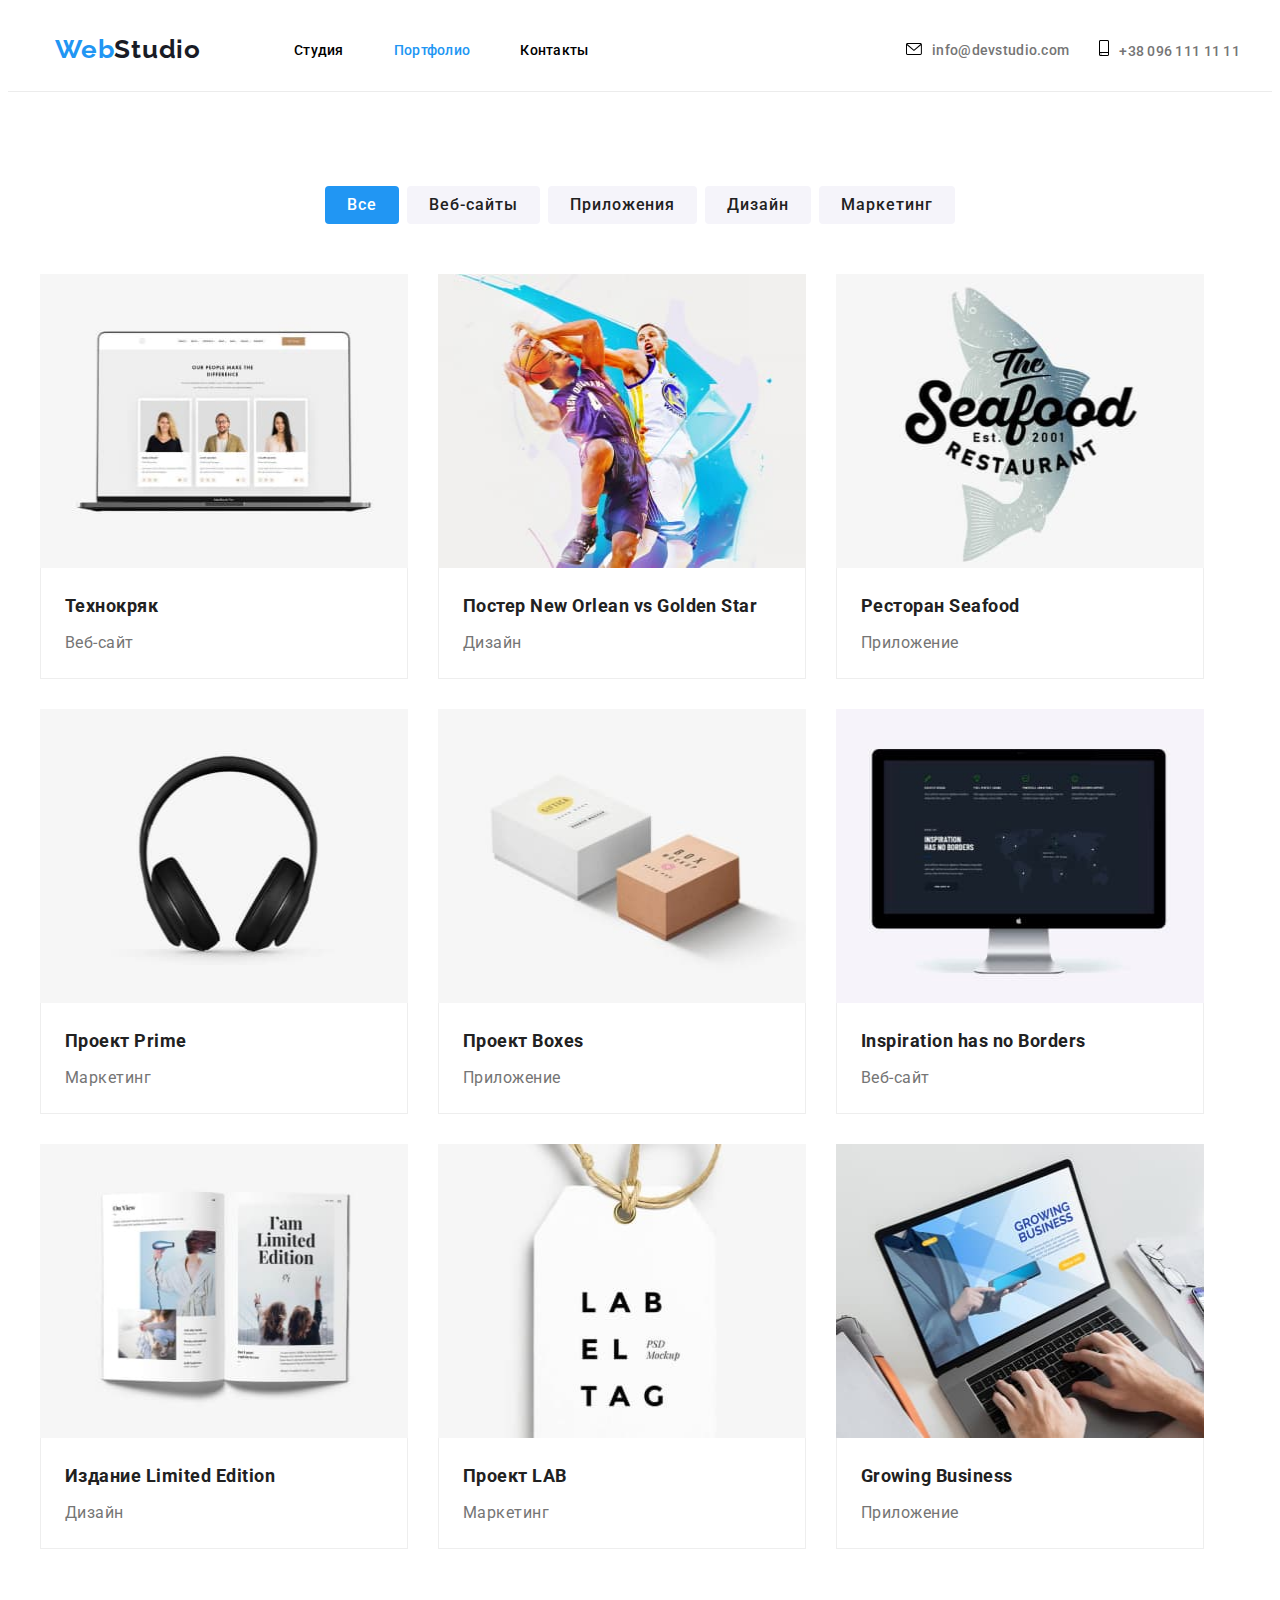
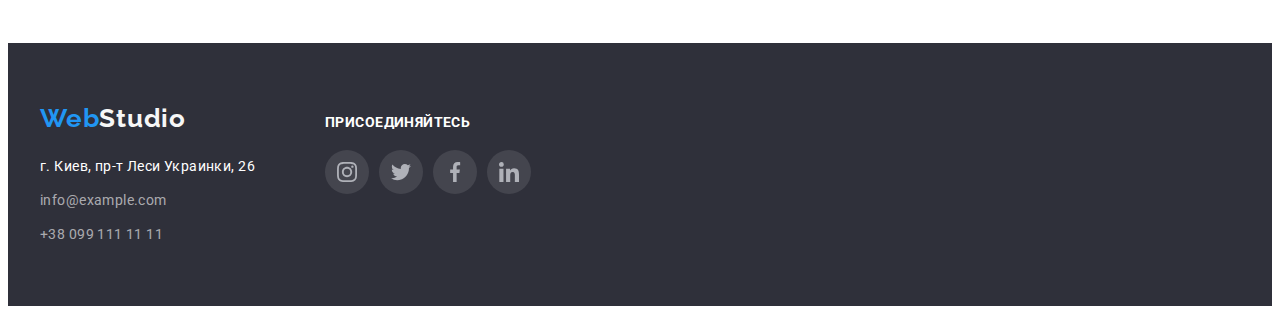
==== portfolio.html @ 3c8cb728 "створено для ДЗ5" ====
<!DOCTYPE html>
<html lang="en">

<head>
    <meta charset="UTF-8" />
    <meta http-equiv="X-UA-Compatible" content="IE=edge" />
    <meta name="viewport" content="width=device-width, initial-scale=1.0" />
    <title>Document</title>
    <link rel="preconnect" href="https://fonts.googleapis.com" />
    <link rel="preconnect" href="https://fonts.gstatic.com" crossorigin />
    <link rel="stylesheet" href="https://fonts.googleapis.com/css2?family=Raleway:wght@700&family=Roboto:wght@400;500;700;900&display=swap" />
    <link rel="stylesheet" href="https://cdnjs.cloudflare.com/ajax/libs/modern-normalize/1.1.0/modern-normalize.min.css" integrity="sha512-wpPYUAdjBVSE4KJnH1VR1HeZfpl1ub8YT/NKx4PuQ5NmX2tKuGu6U/JRp5y+Y8XG2tV+wKQpNHVUX03MfMFn9Q==" crossorigin="anonymous" referrerpolicy="no-referrer"
    />
    <link rel="stylesheet" href="./css/styles.css" />
</head>

<body>
    <!-- Header section -->
    <header class="header">
        <div class="container header-container">
            <a class="logo link" href="./index.html">Web<span class="accent">Studio</span></a>
            <nav class="header-nav">
                <ul class="list header-list">
                    <li class="header-item">
                        <a class="link header-link" href="./index.html">Студия</a>
                    </li>
                    <li class="header-item">
                        <a class="link header-link current-page" href="./portfolio.html">Портфолио</a>
                    </li>
                    <li class="header-item">
                        <a class="link header-link" href="#contacts">Контакты</a>
                    </li>
                </ul>
            </nav>

            <div class="mail">
                <a class="link header-mail" href="mailto:info@devstudio.com"><svg class="mail-icon" width="16" height="12">
              <use href="./icons/SVG/symbol.svg#envelope"></use></svg
            >info@devstudio.com</a
          >
        </div>

        <div class="phone">
          <a class="link header-phone" href="tel:+380961111111"
            ><svg class="phone-icon" width="10" height="16">
              <use href="./icons/SVG/symbol.svg#smartphone"></use></svg
            >+38 096 111 11 11</a
          >
        </div>
      </div>
    </header>

    <main>
      <section class="portfolio" id="portfolio">
        <!-- Filters section -->
        <div class="container bnt">
          <ul class="list filter-list">
            <li class="filter-item">
              <button class="button button-filter current-item" type="button">Все</button>
            </li>
            <li class="filter-item">
              <button class="button button-filter" type="button">Веб-сайты</button>
            </li>
            <li class="filter-item">
              <button class="button button-filter" type="button">Приложения</button>
            </li>
            <li class="filter-item">
              <button class="button button-filter" type="button">Дизайн</button>
            </li>
            <li class="filter-item">
              <button class="button button-filter" type="button">Маркетинг</button>
            </li>
          </ul>
        </div>
        <div class="container portfolio-container">
          <!-- Portfolio list -->
          <ul class="list portfolio-list">
            <li class="portfolio-item">
              <a class="link portfolio-items" href="./images/portfolio/img1.jpg"
                ><img
                  src="./images/portfolio/img1.jpg"
                  alt="Изображение"
                  class="portfolio-img"
                  width="368"
                  height="294"
                />
                <div class="portfolio-dsc">
                  <h3 class="portfolio-title">Технокряк</h3>
                  <p class="portfolio-txt">Веб-сайт</p>
                </div>
              </a>
                </li>
                <li class="portfolio-item">
                    <a class="link portfolio-items" href="./images/portfolio/img1.jpg"><img src="./images/portfolio/img2.jpg" alt="Изображение" class="portfolio-img" width="368" height="294" />
                        <div class="portfolio-dsc">
                            <h3 class="portfolio-title">Постер New Orlean vs Golden Star</h3>
                            <p class="portfolio-txt">Дизайн</p>
                        </div>
                    </a>
                </li>
                <li class="portfolio-item">
                    <a class="link portfolio-items" href="./images/portfolio/img1.jpg"><img src="./images/portfolio/img3.jpg" alt="Изображение" class="portfolio-img" width="368" height="294" />
                        <div class="portfolio-dsc">
                            <h3 class="portfolio-title">Ресторан Seafood</h3>
                            <p class="portfolio-txt">Приложение</p>
                        </div>
                    </a>
                </li>
                <li class="portfolio-item">
                    <a class="link portfolio-items" href="./images/portfolio/img1.jpg"><img src="./images/portfolio/img4.jpg" alt="Изображение" class="portfolio-img" width="368" height="294" />
                        <div class="portfolio-dsc">
                            <h3 class="portfolio-title">Проект Prime</h3>
                            <p class="portfolio-txt">Маркетинг</p>
                        </div>
                    </a>
                </li>
                <li class="portfolio-item">
                    <a class="link portfolio-items" href="./images/portfolio/img1.jpg"><img src="./images/portfolio/img5.jpg" alt="Изображение" class="portfolio-img" width="368" height="294" />
                        <div class="portfolio-dsc">
                            <h3 class="portfolio-title">Проект Boxes</h3>
                            <p class="portfolio-txt">Приложение</p>
                        </div>
                    </a>
                </li>
                <li class="portfolio-item">
                    <a class="link portfolio-items" href="./images/portfolio/img1.jpg"><img src="./images/portfolio/img6.jpg" alt="Изображение" class="portfolio-img" width="368" height="294" />
                        <div class="portfolio-dsc">
                            <h3 class="portfolio-title">Inspiration has no Borders</h3>
                            <p class="portfolio-txt">Веб-сайт</p>
                        </div>
                    </a>
                </li>
                <li class="portfolio-item">
                    <a class="link portfolio-items" href="./images/portfolio/img1.jpg"><img src="./images/portfolio/img7.jpg" alt="Изображение" class="portfolio-img" width="368" height="294" />
                        <div class="portfolio-dsc">
                            <h3 class="portfolio-title">Издание Limited Edition</h3>
                            <p class="portfolio-txt">Дизайн</p>
                        </div>
                    </a>
                </li>
                <li class="portfolio-item">
                    <a class="link portfolio-items" href="./images/portfolio/img1.jpg"><img src="./images/portfolio/img8.jpg" alt="Изображение" class="portfolio-img" width="368" height="294" />
                        <div class="portfolio-dsc">
                            <h3 class="portfolio-title">Проект LAB</h3>
                            <p class="portfolio-txt">Маркетинг</p>
                        </div>
                    </a>
                </li>
                <li class="portfolio-item">
                    <a class="link portfolio-items" href="./images/portfolio/img1.jpg"><img src="./images/portfolio/img9.jpg" alt="Изображение" class="portfolio-img" width="368" height="294" />
                        <div class="portfolio-dsc">
                            <h3 class="portfolio-title">Growing Business</h3>
                            <p class="portfolio-txt">Приложение</p>
                        </div>
                    </a>
                </li>
                </ul>
            </div>
            </section>
            </main>

            <!-- Footer section -->
            <footer class="footer">
                <div class="container footer-container">
                    <address class="contacts-address" id="contacts">
          <div class="contacts-addres">
            <a class="logo link footer-logo" href="./index.html"
              >Web<span class="accent-ft">Studio</span></a
            >
            <div class="footer-list">
              <ul class="list footer-contact">
                <li class="footer-item">
                  <a
                    class="link footer-address"
                    target="_blank"
                    rel="noopener noreferrer"
                    href="https://www.google.com.ua/maps/@50.42810615,30.5371504,17.5z?hl=uk"
                    >г. Киев, пр-т Леси Украинки, 26</a
                  >
                </li>
                <li class="footer-item">
                  <a class="link footer-mail" href="mailto:info@example.com">info@example.com</a>
                </li>
                <li class="footer-item">
                  <a class="link footer-pfone" href="tel:+380991111111">+38 099 111 11 11</a>
                </li>
              </ul>
            </div>
          </div>
          <div class="social">
            <h2 class="social-header">присоединяйтесь</h2>
            <ul class="socials list">
              <li class="socials-item">
                <a
                  class="socials-link footer-link link"
                  href=""
                  target="_blank"
                  rel="noopener noreferrer"
                  aria-label="instagram"
                >
                  <svg class="socials-icon" width="20" height="20">
                    <use href="./icons/SVG/symbol.svg#instagram"></use>
                  </svg>
                </a>
              </li>
              <li class="socials-item">
                <a
                  class="socials-link footer-link link"
                  href=""
                  target="_blank"
                  rel="noopener noreferrer"
                  aria-label="twitter"
                >
                  <svg class="socials-icon" width="20" height="20">
                    <use href="./icons/SVG/symbol.svg#twitter"></use>
                  </svg>
                </a>
              </li>
              <li class="socials-item">
                <a
                  class="socials-link footer-link link"
                  href=""
                  target="_blank"
                  rel="noopener noreferrer"
                  aria-label="facebook"
                >
                  <svg class="socials-icon" width="20" height="20">
                    <use href="./icons/SVG/symbol.svg#facebook"></use>
                  </svg>
                </a>
              </li>
              <li class="socials-item">
                <a
                  class="socials-link footer-link link"
                  href=""
                  target="_blank"
                  rel="noopener noreferrer"
                  aria-label="linkedin"
                >
                  <svg class="socials-icon" width="20" height="20">
                    <use href="./icons/SVG/symbol.svg#linkedin"></use>
                  </svg>
                </a>
              </li>
            </ul>
          </div>
        </address>
                </div>
            </footer>
</body>

</html>
---- css/styles.css ----
:root {
                                                     /* fonts */
                                                     --main-font: 'Roboto', sans-serif;
                                                     --logo-font: 'Raleway', sans-serif;
                                                     /* text colors */
                                                     --main-txt-cl: #757575;
                                                     --title-txt-cl: #212121;
                                                     --accent-txt-cl: #2196F3;
                                                     --btn-txt-cl: #ffffff;
                                                     /* bg colors */
                                                     --light-bg-cl: #f7f7f7;
                                                     --dark-bg-cl: #191c26;
                                                     /* others */
                                                 }
                                                 
                                                 body {
                                                     font-family: var(--main-font);
                                                     color: var(--main-txt-cl);
                                                 }
                                                 /* reset styles */
                                                 
                                                 h1,
                                                 h2,
                                                 h3,
                                                 h4,
                                                 h5,
                                                 h6,
                                                 p {
                                                     margin: 0;
                                                 }
                                                 
                                                 img {
                                                     display: block;
                                                 }
                                                 
                                                 .link {
                                                     text-decoration: none;
                                                     color: currentColor;
                                                 }
                                                 
                                                 .list {
                                                     list-style: none;
                                                     padding: 0;
                                                     margin: 0;
                                                 }
                                                 
                                                 .container {
                                                     width: 1200px;
                                                     padding-left: 15px;
                                                     padding-right: 15px;
                                                     margin-left: auto;
                                                     margin-right: auto;
                                                     /* outline: 2px solid red;
    outline-offset: -2px;*/
                                                 }
                                                 
                                                 .main,
                                                 .feature,
                                                 .team,
                                                 .portfolio,
                                                 .clients,
                                                 .footer {
                                                     padding-top: 94px;
                                                     padding-bottom: 94px;
                                                 }
                                                 
                                                 .bnt {
                                                     display: flex;
                                                     justify-content: center;
                                                     margin-bottom: 50px;
                                                     gap: 8px;
                                                 }
                                                 /* стилі для заголока */
                                                 
                                                 .header {
                                                     border-bottom: 1px solid #ECECEC;
                                                 }
                                                 
                                                 .header-container {
                                                     display: flex;
                                                     align-items: center;
                                                 }
                                                 
                                                 .logo {
                                                     display: block;
                                                     margin-top: 24px;
                                                     margin-right: 93px;
                                                     margin-bottom: 25px;
                                                     margin-left: 15px;
                                                     font-family: var(--logo-font);
                                                     font-weight: 700;
                                                     font-size: 26px;
                                                     line-height: calc(31 / 26);
                                                     letter-spacing: 0.03em;
                                                     color: var(--accent-txt-cl);
                                                 }
                                                 
                                                 .accent {
                                                     color: var(--dark-bg-cl);
                                                 }
                                                 
                                                 .accent-ft {
                                                     color: var(--light-bg-cl);
                                                 }
                                                 
                                                 .header-nav {
                                                     margin-right: auto;
                                                     font-family: var(--main-font);
                                                     font-weight: 500;
                                                     font-size: 14px;
                                                     line-height: calc(16 / 14);
                                                     letter-spacing: 0.02em;
                                                 }
                                                 
                                                 .header-list {
                                                     display: flex;
                                                     gap: 50px;
                                                 }
                                                 
                                                 .header-link {
                                                     padding-top: 32px;
                                                     padding-bottom: 32px;
                                                     color: #000000;
                                                 }
                                                 
                                                 .header-link:hover,
                                                 .header-link:focus {
                                                     color: var(--accent-txt-cl);
                                                 }
                                                 /* активна сторінка */
                                                 
                                                 .current-page {
                                                     color: var(--accent-txt-cl)
                                                 }
                                                 
                                                 .mail,
                                                 .phone {
                                                     display: flex;
                                                 }
                                                 
                                                 .mail {
                                                     margin-right: 30px;
                                                 }
                                                 
                                                 .mail-icon,
                                                 .phone-icon {
                                                     align-items: center;
                                                     justify-content: center;
                                                     margin-right: 10px;
                                                     color: var(--main-txt-cl);
                                                 }
                                                 
                                                 .header-mail,
                                                 .header-phone {
                                                     display: inline;
                                                     padding-top: 32px;
                                                     padding-bottom: 32px;
                                                     font-family: var(--main-font);
                                                     font-weight: 500;
                                                     font-size: 14px;
                                                     line-height: calc(16 / 14);
                                                     letter-spacing: 0.02em;
                                                     color: var(--main-txt-cl);
                                                 }
                                                 
                                                 .mail:hover,
                                                 .mail:focus,
                                                 .mail-icon:hover,
                                                 .mail-icon:focus,
                                                 .phone-icon:hover,
                                                 .phone-icon:focus,
                                                 .header-mail:hover,
                                                 .header-mail:focus,
                                                 .header-phone:hover,
                                                 .header-phone:focus {
                                                     color: var(--accent-txt-cl);
                                                     fill: var(--accent-txt-cl);
                                                 }
                                                 
                                                 .main-container {
                                                     align-items: center;
                                                     text-align: center;
                                                 }
                                                 
                                                 .main {
                                                     background-color: #2F303A;
                                                     background-image: linear-gradient( rgba(47, 48, 58, 0.4), rgba(47, 48, 58, 0.4)), url(../images/Img.jpg);
                                                     background-size: cover;
                                                     padding-top: 200px;
                                                     padding-bottom: 200px;
                                                 }
                                                 
                                                 .main-title {
                                                     width: 696px;
                                                     margin: auto;
                                                     /*   font-family: var(--main-font); */
                                                     font-weight: 900;
                                                     font-size: 44px;
                                                     line-height: calc(60 / 44);
                                                     letter-spacing: 0.06em;
                                                     color: #ffffff;
                                                     text-transform: uppercase;
                                                 }
                                                 
                                                 .button-action {
                                                     max-width: 250px;
                                                     min-width: 160px;
                                                     max-height: 50px;
                                                     padding: 10px 32px;
                                                     box-shadow: 0px 4px 4px rgba(0, 0, 0, 0.15);
                                                     border-radius: 4px;
                                                     margin-top: 30px;
                                                     font-family: inherit;
                                                     font-weight: 700;
                                                     font-size: 16px;
                                                     line-height: calc(30 / 16);
                                                     letter-spacing: 0.06em;
                                                     color: var(--btn-txt-cl);
                                                     background-color: var(--accent-txt-cl);
                                                     cursor: pointer;
                                                     border: none;
                                                 }
                                                 
                                                 .button-action:hover,
                                                 .button-action:focus {
                                                     background-color: #188CE8;
                                                 }
                                                 
                                                 .filter-list {
                                                     display: flex;
                                                     align-items: center;
                                                     gap: 8px;
                                                 }
                                                 
                                                 .button-filter {
                                                     padding: 6px 22px;
                                                     font-family: inherit;
                                                     font-weight: 500;
                                                     font-size: 16px;
                                                     line-height: calc(26 / 16);
                                                     letter-spacing: 0.06em;
                                                     color: var(--title-txt-cl);
                                                     background-color: #F5F4FA;
                                                     border: none;
                                                     cursor: pointer;
                                                     border-radius: 4px;
                                                 }
                                                 
                                                 .button-filter:hover,
                                                 .button-filter:focus {
                                                     color: #FFFFFF;
                                                     background-color: var(--accent-txt-cl);
                                                     box-shadow: 0px 3px 1px rgba(0, 0, 0, 0.1), 0px 1px 2px rgba(0, 0, 0, 0.08), 0px 2px 2px rgba(0, 0, 0, 0.12);
                                                 }
                                                 /* активна кнопка */
                                                 
                                                 .current-item {
                                                     color: #FFFFFF;
                                                     background-color: var(--accent-txt-cl);
                                                 }
                                                 /* main section */
                                                 
                                                 .feature-list {
                                                     display: flex;
                                                     align-items: center;
                                                     gap: 30px;
                                                 }
                                                 
                                                 .feature-item {
                                                     display: block;
                                                 }
                                                 
                                                 .feature-div {
                                                     display: flex;
                                                     align-items: center;
                                                     justify-content: center;
                                                     width: 270px;
                                                     height: 120px;
                                                     color: #303030;
                                                     background-color: #F5F4FA;
                                                     border-radius: 4px;
                                                     margin-bottom: 30px;
                                                 }
                                                 
                                                 .feature-title {
                                                     margin-bottom: 10px;
                                                     font-weight: 700;
                                                     font-size: 14px;
                                                     line-height: calc(16 /14);
                                                     letter-spacing: 0.03em;
                                                     text-transform: uppercase;
                                                     color: var(--title-txt-cl);
                                                 }
                                                 
                                                 .feature-txt {
                                                     width: 270px;
                                                     font-weight: 400;
                                                     font-size: 14px;
                                                     line-height: calc(24 / 14);
                                                     letter-spacing: 0.03em;
                                                     color: var(--main-txt-cl);
                                                 }
                                                 
                                                 .job-list {
                                                     display: flex;
                                                     gap: 30px;
                                                     padding-bottom: 94px;
                                                 }
                                                 
                                                 .job-title,
                                                 .clients-title {
                                                     margin-bottom: 50px;
                                                     font-weight: 700;
                                                     font-size: 36px;
                                                     line-height: calc(42 / 36);
                                                     text-align: center;
                                                     letter-spacing: 0.03em;
                                                     color: var(--title-txt-cl);
                                                 }
                                                 
                                                 .team-list,
                                                 .clients-list,
                                                 .contacts-address,
                                                 .portfolio-list {
                                                     display: flex;
                                                     flex-wrap: wrap;
                                                     gap: 30px;
                                                 }
                                                 
                                                 .team-wrapper {
                                                     border-top: none;
                                                     padding-top: 30px;
                                                     padding-bottom: 30px;
                                                     padding-left: 5px;
                                                     padding-right: 5px;
                                                     background: #FFFFFF;
                                                     box-shadow: 0px 1px 3px rgba(0, 0, 0, 0.12), 0px 1px 1px rgba(0, 0, 0, 0.14), 0px 2px 1px rgba(0, 0, 0, 0.2);
                                                     border-radius: 0px 0px 4px 4px;
                                                 }
                                                 /* Socials icons */
                                                 
                                                 .socials {
                                                     display: flex;
                                                     align-items: center;
                                                     justify-content: center;
                                                     gap: 10px;
                                                     margin-top: 16px;
                                                 }
                                                 
                                                 .socials-link {
                                                     display: flex;
                                                     align-items: center;
                                                     justify-content: center;
                                                     width: 44px;
                                                     height: 44px;
                                                     fill: #AFB1B8;
                                                     background-color: #ffffff;
                                                     border-radius: 50%;
                                                 }
                                                 
                                                 .socials-link:hover,
                                                 .socials-link:focus {
                                                     background-color: #2196F3;
                                                     fill: #fff;
                                                 }
                                                 
                                                 .portfolio-dsc {
                                                     background: #FFFFFF;
                                                     border: 1px solid #EEEEEE;
                                                     border-top: none;
                                                     padding: 20px 24px;
                                                 }
                                                 
                                                 .portfolio-list {
                                                     display: flex;
                                                     letter-spacing: 0.03em;
                                                 }
                                                 
                                                 .portfolio-item:hover,
                                                 .portfolio-item:focus {
                                                     box-shadow: 0px 1px 1px rgba(0, 0, 0, 0.12), 0px 4px 4px rgba(0, 0, 0, 0.06), 1px 4px 6px rgba(0, 0, 0, 0.16);
                                                 }
                                                 
                                                 .portfolio-title {
                                                     margin-bottom: 4px;
                                                     font-weight: 700;
                                                     font-size: 18px;
                                                     line-height: calc(36 / 18);
                                                     color: var(--title-txt-cl);
                                                 }
                                                 
                                                 .portfolio-txt {
                                                     font-weight: 400;
                                                     font-size: 16px;
                                                     line-height: calc(30 / 16);
                                                     color: var(--main-txt-cl);
                                                 }
                                                 
                                                 .team {
                                                     background-color: #F5F4FA;
                                                     text-align: center;
                                                     letter-spacing: 0.03em;
                                                 }
                                                 
                                                 .team-hd {
                                                     margin-bottom: 50px;
                                                     font-weight: 700;
                                                     font-size: 36px;
                                                     line-height: calc(42 / 36);
                                                     color: var(--title-txt-cl);
                                                 }
                                                 
                                                 .team-title {
                                                     margin-bottom: 10px;
                                                     font-weight: 500;
                                                     font-size: 16px;
                                                     line-height: calc(19 / 16);
                                                     color: var(--title-txt-cl);
                                                 }
                                                 
                                                 .team-txt {
                                                     font-weight: 400;
                                                     font-size: 16px;
                                                     line-height: calc(19 / 16);
                                                     color: var(--main-txt-cl);
                                                 }
                                                 
                                                 .clients-link {
                                                     display: flex;
                                                     align-items: center;
                                                     justify-content: center;
                                                     width: 170px;
                                                     height: 92px;
                                                     fill: #AFB1B8;
                                                     border: 1px solid #AFB1B8;
                                                     border-radius: 4px;
                                                 }
                                                 
                                                 .clients-link:hover,
                                                 .clients-link:focus {
                                                     fill: #2196F3;
                                                     border: 1px solid #2196F3;
                                                 }
                                                 /* footer section */
                                                 
                                                 .footer {
                                                     display: flex;
                                                     padding-top: 60px;
                                                     padding-bottom: 60px;
                                                     background-color: #2F303A;
                                                     font-family: var(--main-font);
                                                     font-weight: 400;
                                                     font-size: 14px;
                                                     line-height: calc(24 / 14);
                                                     letter-spacing: 0.03em;
                                                 }
                                                 
                                                 .contacts-address {
                                                     font-style: normal;
                                                     gap: 70px;
                                                     align-items: baseline;
                                                 }
                                                 
                                                 .footer-logo {
                                                     display: block;
                                                     margin: 0 0 20px 0;
                                                     width: 145px;
                                                 }
                                                 
                                                 .footer-item {
                                                     margin-top: 10px;
                                                 }
                                                 
                                                 .footer-contact {
                                                     color: rgba(255, 255, 255, 0.6);
                                                 }
                                                 
                                                 .footer-address {
                                                     color: #ffffff;
                                                 }
                                                 
                                                 .social-header {
                                                     font-family: 'Roboto';
                                                     font-style: normal;
                                                     font-weight: 700;
                                                     font-size: 14px;
                                                     line-height: calc(16 / 14);
                                                     letter-spacing: 0.03em;
                                                     text-transform: uppercase;
                                                     color: #FFFFFF;
                                                     margin-bottom: 20px;
                                                 }
                                                 
                                                 .footer-link {
                                                     background-color: rgba(255, 255, 255, 0.1);
                                                 }
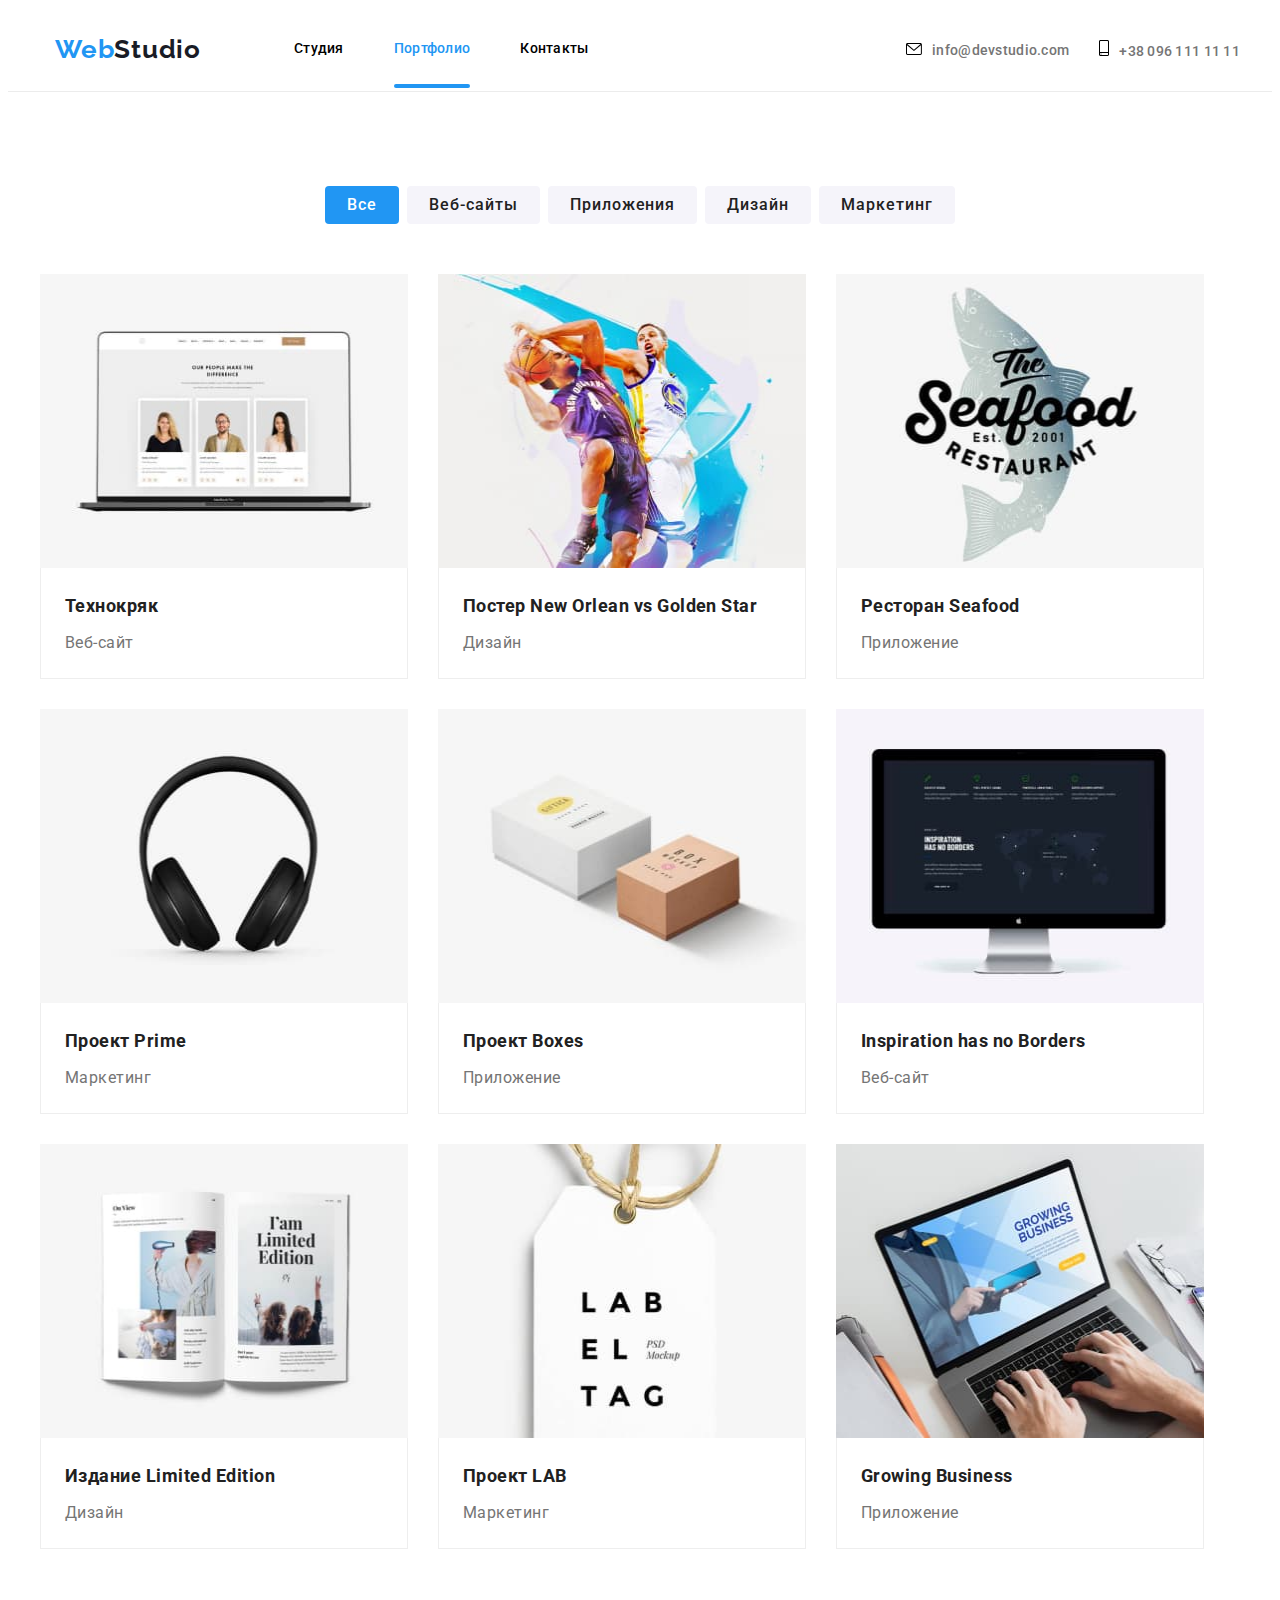
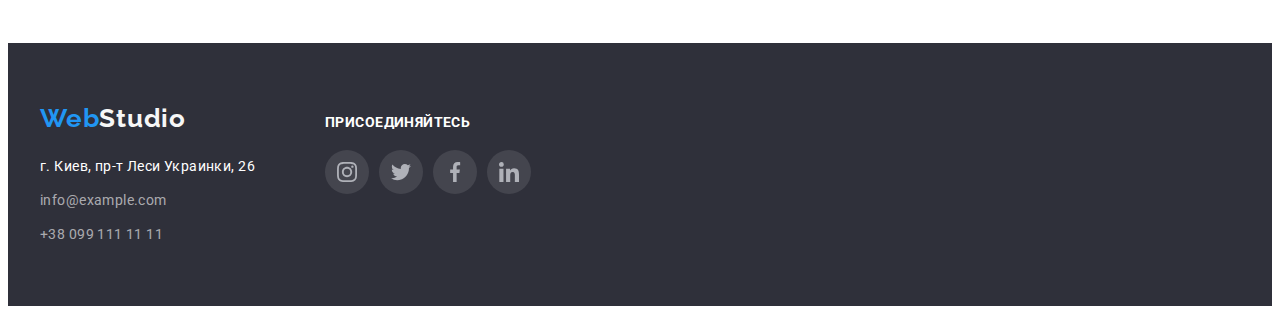
==== commit 341a3382: "ВИКОНАНО - «C4»" ====
--- a/portfolio.html
+++ b/portfolio.html
@@ -5,7 +5,7 @@
     <meta charset="UTF-8" />
     <meta http-equiv="X-UA-Compatible" content="IE=edge" />
     <meta name="viewport" content="width=device-width, initial-scale=1.0" />
-    <title>Document</title>
+    <title>WebStudio-portfolio</title>
     <link rel="preconnect" href="https://fonts.googleapis.com" />
     <link rel="preconnect" href="https://fonts.gstatic.com" crossorigin />
     <link rel="stylesheet" href="https://fonts.googleapis.com/css2?family=Raleway:wght@700&family=Roboto:wght@400;500;700;900&display=swap" />
--- a/css/styles.css
+++ b/css/styles.css
@@ -1,496 +1,508 @@
-                                                  :root {
-                                                     /* fonts */
-                                                     --main-font: 'Roboto', sans-serif;
-                                                     --logo-font: 'Raleway', sans-serif;
-                                                     /* text colors */
-                                                     --main-txt-cl: #757575;
-                                                     --title-txt-cl: #212121;
-                                                     --accent-txt-cl: #2196F3;
-                                                     --btn-txt-cl: #ffffff;
-                                                     /* bg colors */
-                                                     --light-bg-cl: #f7f7f7;
-                                                     --dark-bg-cl: #191c26;
-                                                     /* others */
-                                                 }
-                                                 
-                                                 body {
-                                                     font-family: var(--main-font);
-                                                     color: var(--main-txt-cl);
-                                                 }
-                                                 /* reset styles */
-                                                 
-                                                 h1,
-                                                 h2,
-                                                 h3,
-                                                 h4,
-                                                 h5,
-                                                 h6,
-                                                 p {
-                                                     margin: 0;
-                                                 }
-                                                 
-                                                 img {
-                                                     display: block;
-                                                 }
-                                                 
-                                                 .link {
-                                                     text-decoration: none;
-                                                     color: currentColor;
-                                                 }
-                                                 
-                                                 .list {
-                                                     list-style: none;
-                                                     padding: 0;
-                                                     margin: 0;
-                                                 }
-                                                 
-                                                 .container {
-                                                     width: 1200px;
-                                                     padding-left: 15px;
-                                                     padding-right: 15px;
-                                                     margin-left: auto;
-                                                     margin-right: auto;
-                                                     /* outline: 2px solid red;
-    outline-offset: -2px;*/
-                                                 }
-                                                 
-                                                 .main,
-                                                 .feature,
-                                                 .team,
-                                                 .portfolio,
-                                                 .clients,
-                                                 .footer {
-                                                     padding-top: 94px;
-                                                     padding-bottom: 94px;
-                                                 }
-                                                 
-                                                 .bnt {
-                                                     display: flex;
-                                                     justify-content: center;
-                                                     margin-bottom: 50px;
-                                                     gap: 8px;
-                                                 }
-                                                 /* стилі для заголока */
-                                                 
-                                                 .header {
-                                                     border-bottom: 1px solid #ECECEC;
-                                                 }
-                                                 
-                                                 .header-container {
-                                                     display: flex;
-                                                     align-items: center;
-                                                 }
-                                                 
-                                                 .logo {
-                                                     display: block;
-                                                     margin-top: 24px;
-                                                     margin-right: 93px;
-                                                     margin-bottom: 25px;
-                                                     margin-left: 15px;
-                                                     font-family: var(--logo-font);
-                                                     font-weight: 700;
-                                                     font-size: 26px;
-                                                     line-height: calc(31 / 26);
-                                                     letter-spacing: 0.03em;
-                                                     color: var(--accent-txt-cl);
-                                                 }
-                                                 
-                                                 .accent {
-                                                     color: var(--dark-bg-cl);
-                                                 }
-                                                 
-                                                 .accent-ft {
-                                                     color: var(--light-bg-cl);
-                                                 }
-                                                 
-                                                 .header-nav {
-                                                     margin-right: auto;
-                                                     font-family: var(--main-font);
-                                                     font-weight: 500;
-                                                     font-size: 14px;
-                                                     line-height: calc(16 / 14);
-                                                     letter-spacing: 0.02em;
-                                                 }
-                                                 
-                                                 .header-list {
-                                                     display: flex;
-                                                     gap: 50px;
-                                                 }
-                                                 
-                                                 .header-link {
-                                                     padding-top: 32px;
-                                                     padding-bottom: 32px;
-                                                     color: #000000;
-                                                 }
-                                                 
-                                                 .header-link:hover,
-                                                 .header-link:focus {
-                                                     color: var(--accent-txt-cl);
-                                                 }
-                                                 /* активна сторінка */
-                                                 
-                                                 .current-page {
-                                                     color: var(--accent-txt-cl)
-                                                 }
-                                                 
-                                                 .mail,
-                                                 .phone {
-                                                     display: flex;
-                                                 }
-                                                 
-                                                 .mail {
-                                                     margin-right: 30px;
-                                                 }
-                                                 
-                                                 .mail-icon,
-                                                 .phone-icon {
-                                                     align-items: center;
-                                                     justify-content: center;
-                                                     margin-right: 10px;
-                                                     color: var(--main-txt-cl);
-                                                 }
-                                                 
-                                                 .header-mail,
-                                                 .header-phone {
-                                                     display: inline;
-                                                     padding-top: 32px;
-                                                     padding-bottom: 32px;
-                                                     font-family: var(--main-font);
-                                                     font-weight: 500;
-                                                     font-size: 14px;
-                                                     line-height: calc(16 / 14);
-                                                     letter-spacing: 0.02em;
-                                                     color: var(--main-txt-cl);
-                                                 }
-                                                 
-                                                 .mail:hover,
-                                                 .mail:focus,
-                                                 .mail-icon:hover,
-                                                 .mail-icon:focus,
-                                                 .phone-icon:hover,
-                                                 .phone-icon:focus,
-                                                 .header-mail:hover,
-                                                 .header-mail:focus,
-                                                 .header-phone:hover,
-                                                 .header-phone:focus {
-                                                     color: var(--accent-txt-cl);
-                                                     fill: var(--accent-txt-cl);
-                                                 }
-                                                 
-                                                 .main-container {
-                                                     align-items: center;
-                                                     text-align: center;
-                                                 }
-                                                 
-                                                 .main {
-                                                     background-color: #2F303A;
-                                                     background-image: linear-gradient( rgba(47, 48, 58, 0.4), rgba(47, 48, 58, 0.4)), url(../images/Img.jpg);
-                                                     background-size: cover;
-                                                     padding-top: 200px;
-                                                     padding-bottom: 200px;
-                                                 }
-                                                 
-                                                 .main-title {
-                                                     width: 696px;
-                                                     margin: auto;
-                                                     /*   font-family: var(--main-font); */
-                                                     font-weight: 900;
-                                                     font-size: 44px;
-                                                     line-height: calc(60 / 44);
-                                                     letter-spacing: 0.06em;
-                                                     color: #ffffff;
-                                                     text-transform: uppercase;
-                                                 }
-                                                 
-                                                 .button-action {
-                                                     max-width: 250px;
-                                                     min-width: 160px;
-                                                     max-height: 50px;
-                                                     padding: 10px 32px;
-                                                     box-shadow: 0px 4px 4px rgba(0, 0, 0, 0.15);
-                                                     border-radius: 4px;
-                                                     margin-top: 30px;
-                                                     font-family: inherit;
-                                                     font-weight: 700;
-                                                     font-size: 16px;
-                                                     line-height: calc(30 / 16);
-                                                     letter-spacing: 0.06em;
-                                                     color: var(--btn-txt-cl);
-                                                     background-color: var(--accent-txt-cl);
-                                                     cursor: pointer;
-                                                     border: none;
-                                                 }
-                                                 
-                                                 .button-action:hover,
-                                                 .button-action:focus {
-                                                     background-color: #188CE8;
-                                                 }
-                                                 
-                                                 .filter-list {
-                                                     display: flex;
-                                                     align-items: center;
-                                                     gap: 8px;
-                                                 }
-                                                 
-                                                 .button-filter {
-                                                     padding: 6px 22px;
-                                                     font-family: inherit;
-                                                     font-weight: 500;
-                                                     font-size: 16px;
-                                                     line-height: calc(26 / 16);
-                                                     letter-spacing: 0.06em;
-                                                     color: var(--title-txt-cl);
-                                                     background-color: #F5F4FA;
-                                                     border: none;
-                                                     cursor: pointer;
-                                                     border-radius: 4px;
-                                                 }
-                                                 
-                                                 .button-filter:hover,
-                                                 .button-filter:focus {
-                                                     color: #FFFFFF;
-                                                     background-color: var(--accent-txt-cl);
-                                                     box-shadow: 0px 3px 1px rgba(0, 0, 0, 0.1), 0px 1px 2px rgba(0, 0, 0, 0.08), 0px 2px 2px rgba(0, 0, 0, 0.12);
-                                                 }
-                                                 /* активна кнопка */
-                                                 
-                                                 .current-item {
-                                                     color: #FFFFFF;
-                                                     background-color: var(--accent-txt-cl);
-                                                 }
-                                                 /* main section */
-                                                 
-                                                 .feature-list {
-                                                     display: flex;
-                                                     align-items: center;
-                                                     gap: 30px;
-                                                 }
-                                                 
-                                                 .feature-item {
-                                                     display: block;
-                                                 }
-                                                 
-                                                 .feature-div {
-                                                     display: flex;
-                                                     align-items: center;
-                                                     justify-content: center;
-                                                     width: 270px;
-                                                     height: 120px;
-                                                     color: #303030;
-                                                     background-color: #F5F4FA;
-                                                     border-radius: 4px;
-                                                     margin-bottom: 30px;
-                                                 }
-                                                 
-                                                 .feature-title {
-                                                     margin-bottom: 10px;
-                                                     font-weight: 700;
-                                                     font-size: 14px;
-                                                     line-height: calc(16 /14);
-                                                     letter-spacing: 0.03em;
-                                                     text-transform: uppercase;
-                                                     color: var(--title-txt-cl);
-                                                 }
-                                                 
-                                                 .feature-txt {
-                                                     width: 270px;
-                                                     font-weight: 400;
-                                                     font-size: 14px;
-                                                     line-height: calc(24 / 14);
-                                                     letter-spacing: 0.03em;
-                                                     color: var(--main-txt-cl);
-                                                 }
-                                                 
-                                                 .job-list {
-                                                     display: flex;
-                                                     gap: 30px;
-                                                     padding-bottom: 94px;
-                                                 }
-                                                 
-                                                 .job-title,
-                                                 .clients-title {
-                                                     margin-bottom: 50px;
-                                                     font-weight: 700;
-                                                     font-size: 36px;
-                                                     line-height: calc(42 / 36);
-                                                     text-align: center;
-                                                     letter-spacing: 0.03em;
-                                                     color: var(--title-txt-cl);
-                                                 }
-                                                 
-                                                 .team-list,
-                                                 .clients-list,
-                                                 .contacts-address,
-                                                 .portfolio-list {
-                                                     display: flex;
-                                                     flex-wrap: wrap;
-                                                     gap: 30px;
-                                                 }
-                                                 
-                                                 .team-wrapper {
-                                                     border-top: none;
-                                                     padding-top: 30px;
-                                                     padding-bottom: 30px;
-                                                     padding-left: 5px;
-                                                     padding-right: 5px;
-                                                     background: #FFFFFF;
-                                                     box-shadow: 0px 1px 3px rgba(0, 0, 0, 0.12), 0px 1px 1px rgba(0, 0, 0, 0.14), 0px 2px 1px rgba(0, 0, 0, 0.2);
-                                                     border-radius: 0px 0px 4px 4px;
-                                                 }
-                                                 /* Socials icons */
-                                                 
-                                                 .socials {
-                                                     display: flex;
-                                                     align-items: center;
-                                                     justify-content: center;
-                                                     gap: 10px;
-                                                     margin-top: 16px;
-                                                 }
-                                                 
-                                                 .socials-link {
-                                                     display: flex;
-                                                     align-items: center;
-                                                     justify-content: center;
-                                                     width: 44px;
-                                                     height: 44px;
-                                                     fill: #AFB1B8;
-                                                     background-color: #ffffff;
-                                                     border-radius: 50%;
-                                                 }
-                                                 
-                                                 .socials-link:hover,
-                                                 .socials-link:focus {
-                                                     background-color: #2196F3;
-                                                     fill: #fff;
-                                                 }
-                                                 
-                                                 .portfolio-dsc {
-                                                     background: #FFFFFF;
-                                                     border: 1px solid #EEEEEE;
-                                                     border-top: none;
-                                                     padding: 20px 24px;
-                                                 }
-                                                 
-                                                 .portfolio-list {
-                                                     display: flex;
-                                                     letter-spacing: 0.03em;
-                                                 }
-                                                 
-                                                 .portfolio-item:hover,
-                                                 .portfolio-item:focus {
-                                                     box-shadow: 0px 1px 1px rgba(0, 0, 0, 0.12), 0px 4px 4px rgba(0, 0, 0, 0.06), 1px 4px 6px rgba(0, 0, 0, 0.16);
-                                                 }
-                                                 
-                                                 .portfolio-title {
-                                                     margin-bottom: 4px;
-                                                     font-weight: 700;
-                                                     font-size: 18px;
-                                                     line-height: calc(36 / 18);
-                                                     color: var(--title-txt-cl);
-                                                 }
-                                                 
-                                                 .portfolio-txt {
-                                                     font-weight: 400;
-                                                     font-size: 16px;
-                                                     line-height: calc(30 / 16);
-                                                     color: var(--main-txt-cl);
-                                                 }
-                                                 
-                                                 .team {
-                                                     background-color: #F5F4FA;
-                                                     text-align: center;
-                                                     letter-spacing: 0.03em;
-                                                 }
-                                                 
-                                                 .team-hd {
-                                                     margin-bottom: 50px;
-                                                     font-weight: 700;
-                                                     font-size: 36px;
-                                                     line-height: calc(42 / 36);
-                                                     color: var(--title-txt-cl);
-                                                 }
-                                                 
-                                                 .team-title {
-                                                     margin-bottom: 10px;
-                                                     font-weight: 500;
-                                                     font-size: 16px;
-                                                     line-height: calc(19 / 16);
-                                                     color: var(--title-txt-cl);
-                                                 }
-                                                 
-                                                 .team-txt {
-                                                     font-weight: 400;
-                                                     font-size: 16px;
-                                                     line-height: calc(19 / 16);
-                                                     color: var(--main-txt-cl);
-                                                 }
-                                                 
-                                                 .clients-link {
-                                                     display: flex;
-                                                     align-items: center;
-                                                     justify-content: center;
-                                                     width: 170px;
-                                                     height: 92px;
-                                                     fill: #AFB1B8;
-                                                     border: 1px solid #AFB1B8;
-                                                     border-radius: 4px;
-                                                 }
-                                                 
-                                                 .clients-link:hover,
-                                                 .clients-link:focus {
-                                                     fill: #2196F3;
-                                                     border: 1px solid #2196F3;
-                                                 }
-                                                 /* footer section */
-                                                 
-                                                 .footer {
-                                                     display: flex;
-                                                     padding-top: 60px;
-                                                     padding-bottom: 60px;
-                                                     background-color: #2F303A;
-                                                     font-family: var(--main-font);
-                                                     font-weight: 400;
-                                                     font-size: 14px;
-                                                     line-height: calc(24 / 14);
-                                                     letter-spacing: 0.03em;
-                                                 }
-                                                 
-                                                 .contacts-address {
-                                                     font-style: normal;
-                                                     gap: 70px;
-                                                     align-items: baseline;
-                                                 }
-                                                 
-                                                 .footer-logo {
-                                                     display: block;
-                                                     margin: 0 0 20px 0;
-                                                     width: 145px;
-                                                 }
-                                                 
-                                                 .footer-item {
-                                                     margin-top: 10px;
-                                                 }
-                                                 
-                                                 .footer-contact {
-                                                     color: rgba(255, 255, 255, 0.6);
-                                                 }
-                                                 
-                                                 .footer-address {
-                                                     color: #ffffff;
-                                                 }
-                                                 
-                                                 .social-header {
-                                                     font-family: 'Roboto';
-                                                     font-style: normal;
-                                                     font-weight: 700;
-                                                     font-size: 14px;
-                                                     line-height: calc(16 / 14);
-                                                     letter-spacing: 0.03em;
-                                                     text-transform: uppercase;
-                                                     color: #FFFFFF;
-                                                     margin-bottom: 20px;
-                                                 }
-                                                 
-                                                 .footer-link {
-                                                     background-color: rgba(255, 255, 255, 0.1);
-                                                 }+              :root {
+                 /* fonts */
+                 --main-font: 'Roboto', sans-serif;
+                 --logo-font: 'Raleway', sans-serif;
+                 /* text colors */
+                 --main-txt-cl: #757575;
+                 --title-txt-cl: #212121;
+                 --accent-txt-cl: #2196F3;
+                 --btn-txt-cl: #ffffff;
+                 /* bg colors */
+                 --light-bg-cl: #f7f7f7;
+                 --dark-bg-cl: #191c26;
+                 /* others */
+             }
+             
+             body {
+                 font-family: var(--main-font);
+                 color: var(--main-txt-cl);
+             }
+             /* reset styles */
+             
+             h1,
+             h2,
+             h3,
+             h4,
+             h5,
+             h6,
+             p {
+                 margin: 0;
+             }
+             
+             img {
+                 display: block;
+             }
+             
+             .link {
+                 text-decoration: none;
+                 color: currentColor;
+             }
+             
+             .list {
+                 list-style: none;
+                 padding: 0;
+                 margin: 0;
+             }
+             
+             .container {
+                 width: 1200px;
+                 padding-left: 15px;
+                 padding-right: 15px;
+                 margin-left: auto;
+                 margin-right: auto;
+                 /* outline: 2px solid red; outline-offset: -2px;*/
+             }
+             
+             .main,
+             .feature,
+             .team,
+             .portfolio,
+             .clients,
+             .footer {
+                 padding-top: 94px;
+                 padding-bottom: 94px;
+             }
+             
+             .bnt {
+                 display: flex;
+                 justify-content: center;
+                 margin-bottom: 50px;
+                 gap: 8px;
+             }
+             /* стилі для заголока */
+             
+             .header {
+                 border-bottom: 1px solid #ECECEC;
+             }
+             
+             .header-container {
+                 display: flex;
+                 align-items: center;
+             }
+             
+             .logo {
+                 display: block;
+                 margin-top: 24px;
+                 margin-right: 93px;
+                 margin-bottom: 25px;
+                 margin-left: 15px;
+                 font-family: var(--logo-font);
+                 font-weight: 700;
+                 font-size: 26px;
+                 line-height: calc(31 / 26);
+                 letter-spacing: 0.03em;
+                 color: var(--accent-txt-cl);
+             }
+             
+             .accent {
+                 color: var(--dark-bg-cl);
+             }
+             
+             .accent-ft {
+                 color: var(--light-bg-cl);
+             }
+             
+             .header-nav {
+                 margin-right: auto;
+                 font-family: var(--main-font);
+                 font-weight: 500;
+                 font-size: 14px;
+                 line-height: calc(16 / 14);
+                 letter-spacing: 0.02em;
+             }
+             
+             .header-list {
+                 display: flex;
+                 gap: 50px;
+             }
+             
+             .header-link {
+                 padding-top: 32px;
+                 padding-bottom: 32px;
+                 color: #000000;
+             }
+             
+             .header-link:hover,
+             .header-link:focus {
+                 color: var(--accent-txt-cl);
+             }
+             
+             .header-link:hover ::after {}
+             /* активна сторінка */
+             
+             .current-page {
+                 color: var(--accent-txt-cl);
+             }
+             
+             .current-page::after {
+                 content: '';
+                 position: relative;
+                 top: 28px;
+                 display: block;
+                 width: 100%;
+                 height: 4px;
+                 background-color: var(--accent-txt-cl);
+                 border-radius: 2px;
+             }
+             
+             .mail,
+             .phone {
+                 display: flex;
+             }
+             
+             .mail {
+                 margin-right: 30px;
+             }
+             
+             .mail-icon,
+             .phone-icon {
+                 align-items: center;
+                 justify-content: center;
+                 margin-right: 10px;
+                 color: var(--main-txt-cl);
+             }
+             
+             .header-mail,
+             .header-phone {
+                 display: inline;
+                 padding-top: 32px;
+                 padding-bottom: 32px;
+                 font-family: var(--main-font);
+                 font-weight: 500;
+                 font-size: 14px;
+                 line-height: calc(16 / 14);
+                 letter-spacing: 0.02em;
+                 color: var(--main-txt-cl);
+             }
+             
+             .mail:hover,
+             .mail:focus,
+             .mail-icon:hover,
+             .mail-icon:focus,
+             .phone-icon:hover,
+             .phone-icon:focus,
+             .header-mail:hover,
+             .header-mail:focus,
+             .header-phone:hover,
+             .header-phone:focus {
+                 color: var(--accent-txt-cl);
+                 fill: var(--accent-txt-cl);
+             }
+             
+             .main-container {
+                 align-items: center;
+                 text-align: center;
+             }
+             
+             .main {
+                 background-color: #2F303A;
+                 background-image: linear-gradient(rgba(47, 48, 58, 0.4), rgba(47, 48, 58, 0.4)), url(../images/Img.jpg);
+                 background-size: cover;
+                 padding-top: 200px;
+                 padding-bottom: 200px;
+             }
+             
+             .main-title {
+                 width: 696px;
+                 margin: auto;
+                 /*   font-family: var(--main-font); */
+                 font-weight: 900;
+                 font-size: 44px;
+                 line-height: calc(60 / 44);
+                 letter-spacing: 0.06em;
+                 color: #ffffff;
+                 text-transform: uppercase;
+             }
+             
+             .button-action {
+                 max-width: 250px;
+                 min-width: 160px;
+                 max-height: 50px;
+                 padding: 10px 32px;
+                 box-shadow: 0px 4px 4px rgba(0, 0, 0, 0.15);
+                 border-radius: 4px;
+                 margin-top: 30px;
+                 font-family: inherit;
+                 font-weight: 700;
+                 font-size: 16px;
+                 line-height: calc(30 / 16);
+                 letter-spacing: 0.06em;
+                 color: var(--btn-txt-cl);
+                 background-color: var(--accent-txt-cl);
+                 cursor: pointer;
+                 border: none;
+             }
+             
+             .button-action:hover,
+             .button-action:focus {
+                 background-color: #188CE8;
+             }
+             
+             .filter-list {
+                 display: flex;
+                 align-items: center;
+                 gap: 8px;
+             }
+             
+             .button-filter {
+                 padding: 6px 22px;
+                 font-family: inherit;
+                 font-weight: 500;
+                 font-size: 16px;
+                 line-height: calc(26 / 16);
+                 letter-spacing: 0.06em;
+                 color: var(--title-txt-cl);
+                 background-color: #F5F4FA;
+                 border: none;
+                 cursor: pointer;
+                 border-radius: 4px;
+             }
+             
+             .button-filter:hover,
+             .button-filter:focus {
+                 color: #FFFFFF;
+                 background-color: var(--accent-txt-cl);
+                 box-shadow: 0px 3px 1px rgba(0, 0, 0, 0.1), 0px 1px 2px rgba(0, 0, 0, 0.08), 0px 2px 2px rgba(0, 0, 0, 0.12);
+             }
+             /* активна кнопка */
+             
+             .current-item {
+                 color: #FFFFFF;
+                 background-color: var(--accent-txt-cl);
+             }
+             /* main section */
+             
+             .feature-list {
+                 display: flex;
+                 align-items: center;
+                 gap: 30px;
+             }
+             
+             .feature-item {
+                 display: block;
+             }
+             
+             .feature-div {
+                 display: flex;
+                 align-items: center;
+                 justify-content: center;
+                 width: 270px;
+                 height: 120px;
+                 color: #303030;
+                 background-color: #F5F4FA;
+                 border-radius: 4px;
+                 margin-bottom: 30px;
+             }
+             
+             .feature-title {
+                 margin-bottom: 10px;
+                 font-weight: 700;
+                 font-size: 14px;
+                 line-height: calc(16 /14);
+                 letter-spacing: 0.03em;
+                 text-transform: uppercase;
+                 color: var(--title-txt-cl);
+             }
+             
+             .feature-txt {
+                 width: 270px;
+                 font-weight: 400;
+                 font-size: 14px;
+                 line-height: calc(24 / 14);
+                 letter-spacing: 0.03em;
+                 color: var(--main-txt-cl);
+             }
+             
+             .job-list {
+                 display: flex;
+                 gap: 30px;
+                 padding-bottom: 94px;
+             }
+             
+             .job-title,
+             .clients-title {
+                 margin-bottom: 50px;
+                 font-weight: 700;
+                 font-size: 36px;
+                 line-height: calc(42 / 36);
+                 text-align: center;
+                 letter-spacing: 0.03em;
+                 color: var(--title-txt-cl);
+             }
+             
+             .team-list,
+             .clients-list,
+             .contacts-address,
+             .portfolio-list {
+                 display: flex;
+                 flex-wrap: wrap;
+                 gap: 30px;
+             }
+             
+             .team-wrapper {
+                 border-top: none;
+                 padding-top: 30px;
+                 padding-bottom: 30px;
+                 padding-left: 5px;
+                 padding-right: 5px;
+                 background: #FFFFFF;
+                 box-shadow: 0px 1px 3px rgba(0, 0, 0, 0.12), 0px 1px 1px rgba(0, 0, 0, 0.14), 0px 2px 1px rgba(0, 0, 0, 0.2);
+                 border-radius: 0px 0px 4px 4px;
+             }
+             /* Socials icons */
+             
+             .socials {
+                 display: flex;
+                 align-items: center;
+                 justify-content: center;
+                 gap: 10px;
+                 margin-top: 16px;
+             }
+             
+             .socials-link {
+                 display: flex;
+                 align-items: center;
+                 justify-content: center;
+                 width: 44px;
+                 height: 44px;
+                 fill: #AFB1B8;
+                 background-color: #ffffff;
+                 border-radius: 50%;
+             }
+             
+             .socials-link:hover,
+             .socials-link:focus {
+                 background-color: #2196F3;
+                 fill: #fff;
+             }
+             
+             .portfolio-dsc {
+                 background: #FFFFFF;
+                 border: 1px solid #EEEEEE;
+                 border-top: none;
+                 padding: 20px 24px;
+             }
+             
+             .portfolio-list {
+                 display: flex;
+                 letter-spacing: 0.03em;
+             }
+             
+             .portfolio-item:hover,
+             .portfolio-item:focus {
+                 box-shadow: 0px 1px 1px rgba(0, 0, 0, 0.12), 0px 4px 4px rgba(0, 0, 0, 0.06), 1px 4px 6px rgba(0, 0, 0, 0.16);
+             }
+             
+             .portfolio-title {
+                 margin-bottom: 4px;
+                 font-weight: 700;
+                 font-size: 18px;
+                 line-height: calc(36 / 18);
+                 color: var(--title-txt-cl);
+             }
+             
+             .portfolio-txt {
+                 font-weight: 400;
+                 font-size: 16px;
+                 line-height: calc(30 / 16);
+                 color: var(--main-txt-cl);
+             }
+             
+             .team {
+                 background-color: #F5F4FA;
+                 text-align: center;
+                 letter-spacing: 0.03em;
+             }
+             
+             .team-hd {
+                 margin-bottom: 50px;
+                 font-weight: 700;
+                 font-size: 36px;
+                 line-height: calc(42 / 36);
+                 color: var(--title-txt-cl);
+             }
+             
+             .team-title {
+                 margin-bottom: 10px;
+                 font-weight: 500;
+                 font-size: 16px;
+                 line-height: calc(19 / 16);
+                 color: var(--title-txt-cl);
+             }
+             
+             .team-txt {
+                 font-weight: 400;
+                 font-size: 16px;
+                 line-height: calc(19 / 16);
+                 color: var(--main-txt-cl);
+             }
+             
+             .clients-link {
+                 display: flex;
+                 align-items: center;
+                 justify-content: center;
+                 width: 170px;
+                 height: 92px;
+                 fill: #AFB1B8;
+                 border: 1px solid #AFB1B8;
+                 border-radius: 4px;
+             }
+             
+             .clients-link:hover,
+             .clients-link:focus {
+                 fill: #2196F3;
+                 border: 1px solid #2196F3;
+             }
+             /* footer section */
+             
+             .footer {
+                 display: flex;
+                 padding-top: 60px;
+                 padding-bottom: 60px;
+                 background-color: #2F303A;
+                 font-family: var(--main-font);
+                 font-weight: 400;
+                 font-size: 14px;
+                 line-height: calc(24 / 14);
+                 letter-spacing: 0.03em;
+             }
+             
+             .contacts-address {
+                 font-style: normal;
+                 gap: 70px;
+                 align-items: baseline;
+             }
+             
+             .footer-logo {
+                 display: block;
+                 margin: 0 0 20px 0;
+                 width: 145px;
+             }
+             
+             .footer-item {
+                 margin-top: 10px;
+             }
+             
+             .footer-contact {
+                 color: rgba(255, 255, 255, 0.6);
+             }
+             
+             .footer-address {
+                 color: #ffffff;
+             }
+             
+             .social-header {
+                 font-family: 'Roboto';
+                 font-style: normal;
+                 font-weight: 700;
+                 font-size: 14px;
+                 line-height: calc(16 / 14);
+                 letter-spacing: 0.03em;
+                 text-transform: uppercase;
+                 color: #FFFFFF;
+                 margin-bottom: 20px;
+             }
+             
+             .footer-link {
+                 background-color: rgba(255, 255, 255, 0.1);
+             }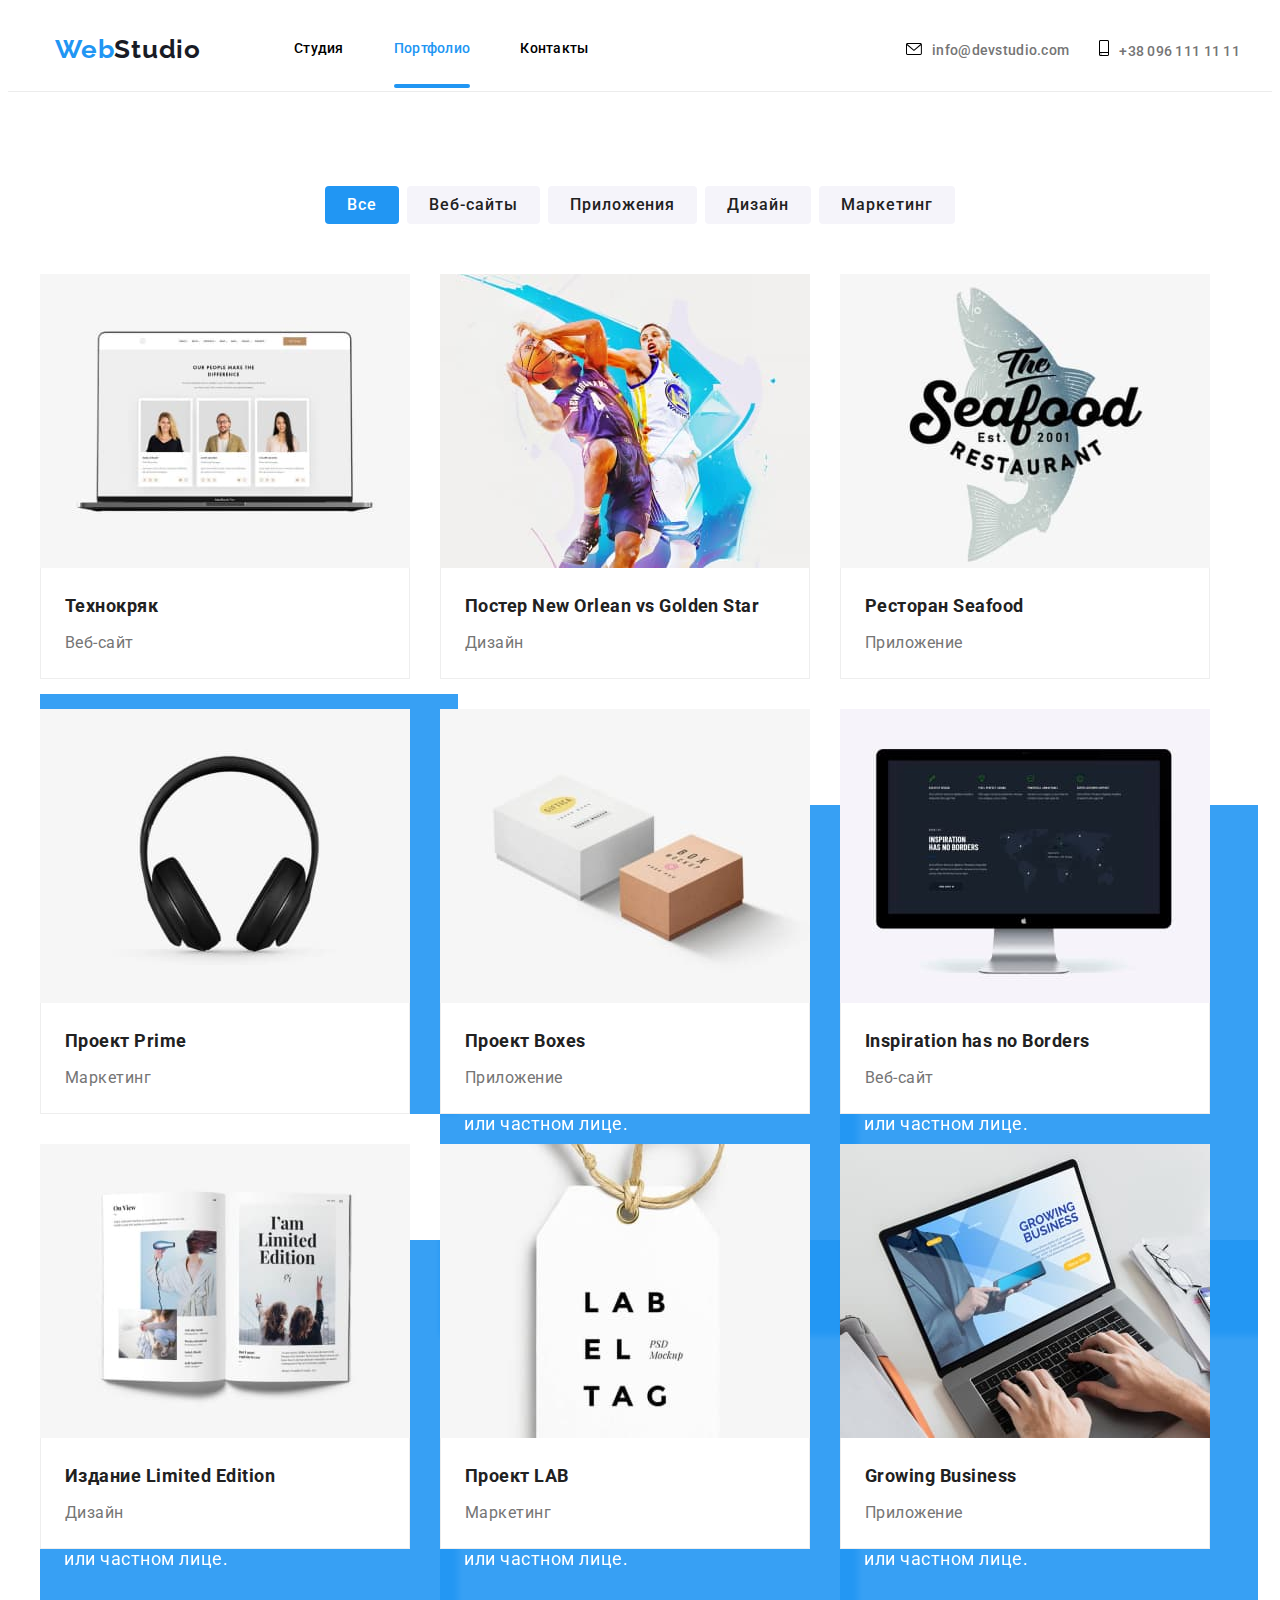
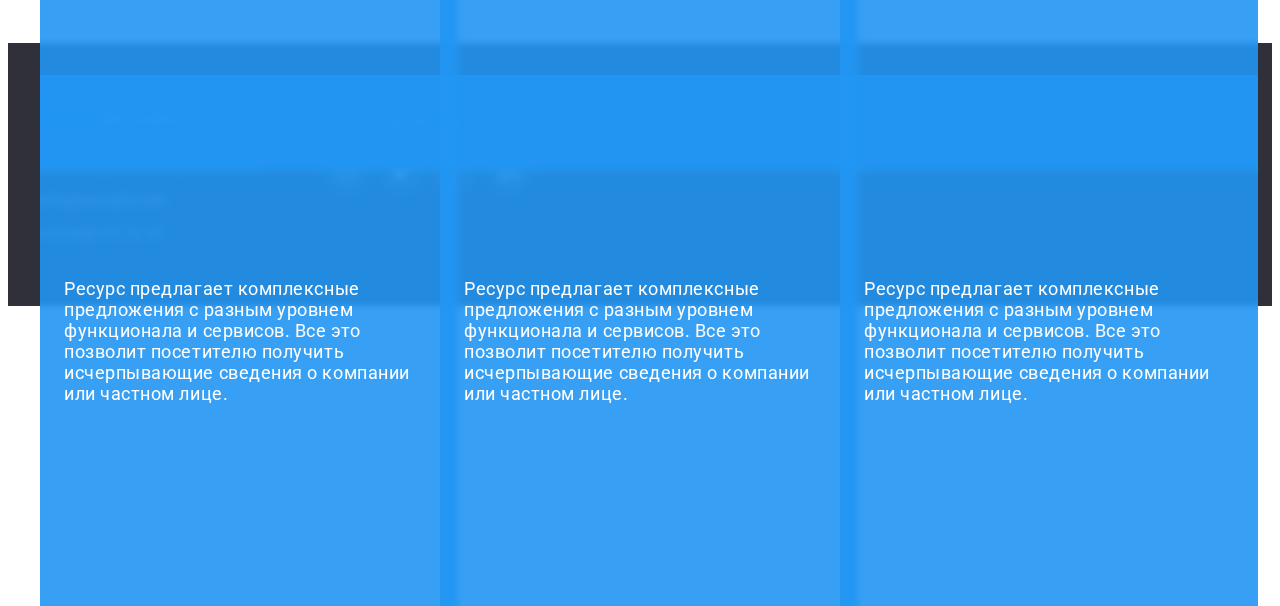
==== commit 0c5577ee: "зроблено частина ДЗ" ====
--- a/portfolio.html
+++ b/portfolio.html
@@ -81,17 +81,29 @@
                   src="./images/portfolio/img1.jpg"
                   alt="Изображение"
                   class="portfolio-img"
-                  width="368"
+                  width="370"
                   height="294"
                 />
-                <div class="portfolio-dsc">
-                  <h3 class="portfolio-title">Технокряк</h3>
-                  <p class="portfolio-txt">Веб-сайт</p>
+                <div class="overlay">
+                  <p class="overlay-text">
+                    Ресурс предлагает комплексные предложения с разным уровнем функционала и
+                    сервисов. Все это позволит посетителю получить исчерпывающие сведения о компании
+                    или частном лице.
+                  </p>
                 </div>
               </a>
-                </li>
-                <li class="portfolio-item">
-                    <a class="link portfolio-items" href="./images/portfolio/img1.jpg"><img src="./images/portfolio/img2.jpg" alt="Изображение" class="portfolio-img" width="368" height="294" />
+                <div class="portfolio-dsc">
+                    <h3 class="portfolio-title">Технокряк</h3>
+                    <p class="portfolio-txt">Веб-сайт</p>
+                </div>
+                </li>
+                <li class="portfolio-item">
+                    <a class="link portfolio-items" href="./images/portfolio/img1.jpg"><img src="./images/portfolio/img2.jpg" alt="Изображение" class="portfolio-img" width="370" height="294" />
+                        <div class="overlay">
+                            <p class="overlay-text">
+                                Ресурс предлагает комплексные предложения с разным уровнем функционала и сервисов. Все это позволит посетителю получить исчерпывающие сведения о компании или частном лице.
+                            </p>
+                        </div>
                         <div class="portfolio-dsc">
                             <h3 class="portfolio-title">Постер New Orlean vs Golden Star</h3>
                             <p class="portfolio-txt">Дизайн</p>
@@ -99,7 +111,12 @@
                     </a>
                 </li>
                 <li class="portfolio-item">
-                    <a class="link portfolio-items" href="./images/portfolio/img1.jpg"><img src="./images/portfolio/img3.jpg" alt="Изображение" class="portfolio-img" width="368" height="294" />
+                    <a class="link portfolio-items" href="./images/portfolio/img1.jpg"><img src="./images/portfolio/img3.jpg" alt="Изображение" class="portfolio-img" width="370" height="294" />
+                        <div class="overlay">
+                            <p class="overlay-text">
+                                Ресурс предлагает комплексные предложения с разным уровнем функционала и сервисов. Все это позволит посетителю получить исчерпывающие сведения о компании или частном лице.
+                            </p>
+                        </div>
                         <div class="portfolio-dsc">
                             <h3 class="portfolio-title">Ресторан Seafood</h3>
                             <p class="portfolio-txt">Приложение</p>
@@ -107,7 +124,12 @@
                     </a>
                 </li>
                 <li class="portfolio-item">
-                    <a class="link portfolio-items" href="./images/portfolio/img1.jpg"><img src="./images/portfolio/img4.jpg" alt="Изображение" class="portfolio-img" width="368" height="294" />
+                    <a class="link portfolio-items" href="./images/portfolio/img1.jpg"><img src="./images/portfolio/img4.jpg" alt="Изображение" class="portfolio-img" width="370" height="294" />
+                        <div class="overlay">
+                            <p class="overlay-text">
+                                Ресурс предлагает комплексные предложения с разным уровнем функционала и сервисов. Все это позволит посетителю получить исчерпывающие сведения о компании или частном лице.
+                            </p>
+                        </div>
                         <div class="portfolio-dsc">
                             <h3 class="portfolio-title">Проект Prime</h3>
                             <p class="portfolio-txt">Маркетинг</p>
@@ -115,7 +137,12 @@
                     </a>
                 </li>
                 <li class="portfolio-item">
-                    <a class="link portfolio-items" href="./images/portfolio/img1.jpg"><img src="./images/portfolio/img5.jpg" alt="Изображение" class="portfolio-img" width="368" height="294" />
+                    <a class="link portfolio-items" href="./images/portfolio/img1.jpg"><img src="./images/portfolio/img5.jpg" alt="Изображение" class="portfolio-img" width="370" height="294" />
+                        <div class="overlay">
+                            <p class="overlay-text">
+                                Ресурс предлагает комплексные предложения с разным уровнем функционала и сервисов. Все это позволит посетителю получить исчерпывающие сведения о компании или частном лице.
+                            </p>
+                        </div>
                         <div class="portfolio-dsc">
                             <h3 class="portfolio-title">Проект Boxes</h3>
                             <p class="portfolio-txt">Приложение</p>
@@ -123,7 +150,12 @@
                     </a>
                 </li>
                 <li class="portfolio-item">
-                    <a class="link portfolio-items" href="./images/portfolio/img1.jpg"><img src="./images/portfolio/img6.jpg" alt="Изображение" class="portfolio-img" width="368" height="294" />
+                    <a class="link portfolio-items" href="./images/portfolio/img1.jpg"><img src="./images/portfolio/img6.jpg" alt="Изображение" class="portfolio-img" width="370" height="294" />
+                        <div class="overlay">
+                            <p class="overlay-text">
+                                Ресурс предлагает комплексные предложения с разным уровнем функционала и сервисов. Все это позволит посетителю получить исчерпывающие сведения о компании или частном лице.
+                            </p>
+                        </div>
                         <div class="portfolio-dsc">
                             <h3 class="portfolio-title">Inspiration has no Borders</h3>
                             <p class="portfolio-txt">Веб-сайт</p>
@@ -131,7 +163,12 @@
                     </a>
                 </li>
                 <li class="portfolio-item">
-                    <a class="link portfolio-items" href="./images/portfolio/img1.jpg"><img src="./images/portfolio/img7.jpg" alt="Изображение" class="portfolio-img" width="368" height="294" />
+                    <a class="link portfolio-items" href="./images/portfolio/img1.jpg"><img src="./images/portfolio/img7.jpg" alt="Изображение" class="portfolio-img" width="370" height="294" />
+                        <div class="overlay">
+                            <p class="overlay-text">
+                                Ресурс предлагает комплексные предложения с разным уровнем функционала и сервисов. Все это позволит посетителю получить исчерпывающие сведения о компании или частном лице.
+                            </p>
+                        </div>
                         <div class="portfolio-dsc">
                             <h3 class="portfolio-title">Издание Limited Edition</h3>
                             <p class="portfolio-txt">Дизайн</p>
@@ -139,7 +176,12 @@
                     </a>
                 </li>
                 <li class="portfolio-item">
-                    <a class="link portfolio-items" href="./images/portfolio/img1.jpg"><img src="./images/portfolio/img8.jpg" alt="Изображение" class="portfolio-img" width="368" height="294" />
+                    <a class="link portfolio-items" href="./images/portfolio/img1.jpg"><img src="./images/portfolio/img8.jpg" alt="Изображение" class="portfolio-img" width="370" height="294" />
+                        <div class="overlay">
+                            <p class="overlay-text">
+                                Ресурс предлагает комплексные предложения с разным уровнем функционала и сервисов. Все это позволит посетителю получить исчерпывающие сведения о компании или частном лице.
+                            </p>
+                        </div>
                         <div class="portfolio-dsc">
                             <h3 class="portfolio-title">Проект LAB</h3>
                             <p class="portfolio-txt">Маркетинг</p>
@@ -147,7 +189,12 @@
                     </a>
                 </li>
                 <li class="portfolio-item">
-                    <a class="link portfolio-items" href="./images/portfolio/img1.jpg"><img src="./images/portfolio/img9.jpg" alt="Изображение" class="portfolio-img" width="368" height="294" />
+                    <a class="link portfolio-items" href="./images/portfolio/img1.jpg"><img src="./images/portfolio/img9.jpg" alt="Изображение" class="portfolio-img" width="370" height="294" />
+                        <div class="overlay">
+                            <p class="overlay-text">
+                                Ресурс предлагает комплексные предложения с разным уровнем функционала и сервисов. Все это позволит посетителю получить исчерпывающие сведения о компании или частном лице.
+                            </p>
+                        </div>
                         <div class="portfolio-dsc">
                             <h3 class="portfolio-title">Growing Business</h3>
                             <p class="portfolio-txt">Приложение</p>
--- a/css/styles.css
+++ b/css/styles.css
@@ -1,508 +1,657 @@
-              :root {
-                 /* fonts */
-                 --main-font: 'Roboto', sans-serif;
-                 --logo-font: 'Raleway', sans-serif;
-                 /* text colors */
-                 --main-txt-cl: #757575;
-                 --title-txt-cl: #212121;
-                 --accent-txt-cl: #2196F3;
-                 --btn-txt-cl: #ffffff;
-                 /* bg colors */
-                 --light-bg-cl: #f7f7f7;
-                 --dark-bg-cl: #191c26;
-                 /* others */
-             }
-             
-             body {
-                 font-family: var(--main-font);
-                 color: var(--main-txt-cl);
-             }
-             /* reset styles */
-             
-             h1,
-             h2,
-             h3,
-             h4,
-             h5,
-             h6,
-             p {
-                 margin: 0;
-             }
-             
-             img {
-                 display: block;
-             }
-             
-             .link {
-                 text-decoration: none;
-                 color: currentColor;
-             }
-             
-             .list {
-                 list-style: none;
-                 padding: 0;
-                 margin: 0;
-             }
-             
-             .container {
-                 width: 1200px;
-                 padding-left: 15px;
-                 padding-right: 15px;
-                 margin-left: auto;
-                 margin-right: auto;
-                 /* outline: 2px solid red; outline-offset: -2px;*/
-             }
-             
-             .main,
-             .feature,
-             .team,
-             .portfolio,
-             .clients,
-             .footer {
-                 padding-top: 94px;
-                 padding-bottom: 94px;
-             }
-             
-             .bnt {
-                 display: flex;
-                 justify-content: center;
-                 margin-bottom: 50px;
-                 gap: 8px;
-             }
-             /* стилі для заголока */
-             
-             .header {
-                 border-bottom: 1px solid #ECECEC;
-             }
-             
-             .header-container {
-                 display: flex;
-                 align-items: center;
-             }
-             
-             .logo {
-                 display: block;
-                 margin-top: 24px;
-                 margin-right: 93px;
-                 margin-bottom: 25px;
-                 margin-left: 15px;
-                 font-family: var(--logo-font);
-                 font-weight: 700;
-                 font-size: 26px;
-                 line-height: calc(31 / 26);
-                 letter-spacing: 0.03em;
-                 color: var(--accent-txt-cl);
-             }
-             
-             .accent {
-                 color: var(--dark-bg-cl);
-             }
-             
-             .accent-ft {
-                 color: var(--light-bg-cl);
-             }
-             
-             .header-nav {
-                 margin-right: auto;
-                 font-family: var(--main-font);
-                 font-weight: 500;
-                 font-size: 14px;
-                 line-height: calc(16 / 14);
-                 letter-spacing: 0.02em;
-             }
-             
-             .header-list {
-                 display: flex;
-                 gap: 50px;
-             }
-             
-             .header-link {
-                 padding-top: 32px;
-                 padding-bottom: 32px;
-                 color: #000000;
-             }
-             
-             .header-link:hover,
-             .header-link:focus {
-                 color: var(--accent-txt-cl);
-             }
-             
-             .header-link:hover ::after {}
-             /* активна сторінка */
-             
-             .current-page {
-                 color: var(--accent-txt-cl);
-             }
-             
-             .current-page::after {
-                 content: '';
-                 position: relative;
-                 top: 28px;
-                 display: block;
-                 width: 100%;
-                 height: 4px;
-                 background-color: var(--accent-txt-cl);
-                 border-radius: 2px;
-             }
-             
-             .mail,
-             .phone {
-                 display: flex;
-             }
-             
-             .mail {
-                 margin-right: 30px;
-             }
-             
-             .mail-icon,
-             .phone-icon {
-                 align-items: center;
-                 justify-content: center;
-                 margin-right: 10px;
-                 color: var(--main-txt-cl);
-             }
-             
-             .header-mail,
-             .header-phone {
-                 display: inline;
-                 padding-top: 32px;
-                 padding-bottom: 32px;
-                 font-family: var(--main-font);
-                 font-weight: 500;
-                 font-size: 14px;
-                 line-height: calc(16 / 14);
-                 letter-spacing: 0.02em;
-                 color: var(--main-txt-cl);
-             }
-             
-             .mail:hover,
-             .mail:focus,
-             .mail-icon:hover,
-             .mail-icon:focus,
-             .phone-icon:hover,
-             .phone-icon:focus,
-             .header-mail:hover,
-             .header-mail:focus,
-             .header-phone:hover,
-             .header-phone:focus {
-                 color: var(--accent-txt-cl);
-                 fill: var(--accent-txt-cl);
-             }
-             
-             .main-container {
-                 align-items: center;
-                 text-align: center;
-             }
-             
-             .main {
-                 background-color: #2F303A;
-                 background-image: linear-gradient(rgba(47, 48, 58, 0.4), rgba(47, 48, 58, 0.4)), url(../images/Img.jpg);
-                 background-size: cover;
-                 padding-top: 200px;
-                 padding-bottom: 200px;
-             }
-             
-             .main-title {
-                 width: 696px;
-                 margin: auto;
-                 /*   font-family: var(--main-font); */
-                 font-weight: 900;
-                 font-size: 44px;
-                 line-height: calc(60 / 44);
-                 letter-spacing: 0.06em;
-                 color: #ffffff;
-                 text-transform: uppercase;
-             }
-             
-             .button-action {
-                 max-width: 250px;
-                 min-width: 160px;
-                 max-height: 50px;
-                 padding: 10px 32px;
-                 box-shadow: 0px 4px 4px rgba(0, 0, 0, 0.15);
-                 border-radius: 4px;
-                 margin-top: 30px;
-                 font-family: inherit;
-                 font-weight: 700;
-                 font-size: 16px;
-                 line-height: calc(30 / 16);
-                 letter-spacing: 0.06em;
-                 color: var(--btn-txt-cl);
-                 background-color: var(--accent-txt-cl);
-                 cursor: pointer;
-                 border: none;
-             }
-             
-             .button-action:hover,
-             .button-action:focus {
-                 background-color: #188CE8;
-             }
-             
-             .filter-list {
-                 display: flex;
-                 align-items: center;
-                 gap: 8px;
-             }
-             
-             .button-filter {
-                 padding: 6px 22px;
-                 font-family: inherit;
-                 font-weight: 500;
-                 font-size: 16px;
-                 line-height: calc(26 / 16);
-                 letter-spacing: 0.06em;
-                 color: var(--title-txt-cl);
-                 background-color: #F5F4FA;
-                 border: none;
-                 cursor: pointer;
-                 border-radius: 4px;
-             }
-             
-             .button-filter:hover,
-             .button-filter:focus {
-                 color: #FFFFFF;
-                 background-color: var(--accent-txt-cl);
-                 box-shadow: 0px 3px 1px rgba(0, 0, 0, 0.1), 0px 1px 2px rgba(0, 0, 0, 0.08), 0px 2px 2px rgba(0, 0, 0, 0.12);
-             }
-             /* активна кнопка */
-             
-             .current-item {
-                 color: #FFFFFF;
-                 background-color: var(--accent-txt-cl);
-             }
-             /* main section */
-             
-             .feature-list {
-                 display: flex;
-                 align-items: center;
-                 gap: 30px;
-             }
-             
-             .feature-item {
-                 display: block;
-             }
-             
-             .feature-div {
-                 display: flex;
-                 align-items: center;
-                 justify-content: center;
-                 width: 270px;
-                 height: 120px;
-                 color: #303030;
-                 background-color: #F5F4FA;
-                 border-radius: 4px;
-                 margin-bottom: 30px;
-             }
-             
-             .feature-title {
-                 margin-bottom: 10px;
-                 font-weight: 700;
-                 font-size: 14px;
-                 line-height: calc(16 /14);
-                 letter-spacing: 0.03em;
-                 text-transform: uppercase;
-                 color: var(--title-txt-cl);
-             }
-             
-             .feature-txt {
-                 width: 270px;
-                 font-weight: 400;
-                 font-size: 14px;
-                 line-height: calc(24 / 14);
-                 letter-spacing: 0.03em;
-                 color: var(--main-txt-cl);
-             }
-             
-             .job-list {
-                 display: flex;
-                 gap: 30px;
-                 padding-bottom: 94px;
-             }
-             
-             .job-title,
-             .clients-title {
-                 margin-bottom: 50px;
-                 font-weight: 700;
-                 font-size: 36px;
-                 line-height: calc(42 / 36);
-                 text-align: center;
-                 letter-spacing: 0.03em;
-                 color: var(--title-txt-cl);
-             }
-             
-             .team-list,
-             .clients-list,
-             .contacts-address,
-             .portfolio-list {
-                 display: flex;
-                 flex-wrap: wrap;
-                 gap: 30px;
-             }
-             
-             .team-wrapper {
-                 border-top: none;
-                 padding-top: 30px;
-                 padding-bottom: 30px;
-                 padding-left: 5px;
-                 padding-right: 5px;
-                 background: #FFFFFF;
-                 box-shadow: 0px 1px 3px rgba(0, 0, 0, 0.12), 0px 1px 1px rgba(0, 0, 0, 0.14), 0px 2px 1px rgba(0, 0, 0, 0.2);
-                 border-radius: 0px 0px 4px 4px;
-             }
-             /* Socials icons */
-             
-             .socials {
-                 display: flex;
-                 align-items: center;
-                 justify-content: center;
-                 gap: 10px;
-                 margin-top: 16px;
-             }
-             
-             .socials-link {
-                 display: flex;
-                 align-items: center;
-                 justify-content: center;
-                 width: 44px;
-                 height: 44px;
-                 fill: #AFB1B8;
-                 background-color: #ffffff;
-                 border-radius: 50%;
-             }
-             
-             .socials-link:hover,
-             .socials-link:focus {
-                 background-color: #2196F3;
-                 fill: #fff;
-             }
-             
-             .portfolio-dsc {
-                 background: #FFFFFF;
-                 border: 1px solid #EEEEEE;
-                 border-top: none;
-                 padding: 20px 24px;
-             }
-             
-             .portfolio-list {
-                 display: flex;
-                 letter-spacing: 0.03em;
-             }
-             
-             .portfolio-item:hover,
-             .portfolio-item:focus {
-                 box-shadow: 0px 1px 1px rgba(0, 0, 0, 0.12), 0px 4px 4px rgba(0, 0, 0, 0.06), 1px 4px 6px rgba(0, 0, 0, 0.16);
-             }
-             
-             .portfolio-title {
-                 margin-bottom: 4px;
-                 font-weight: 700;
-                 font-size: 18px;
-                 line-height: calc(36 / 18);
-                 color: var(--title-txt-cl);
-             }
-             
-             .portfolio-txt {
-                 font-weight: 400;
-                 font-size: 16px;
-                 line-height: calc(30 / 16);
-                 color: var(--main-txt-cl);
-             }
-             
-             .team {
-                 background-color: #F5F4FA;
-                 text-align: center;
-                 letter-spacing: 0.03em;
-             }
-             
-             .team-hd {
-                 margin-bottom: 50px;
-                 font-weight: 700;
-                 font-size: 36px;
-                 line-height: calc(42 / 36);
-                 color: var(--title-txt-cl);
-             }
-             
-             .team-title {
-                 margin-bottom: 10px;
-                 font-weight: 500;
-                 font-size: 16px;
-                 line-height: calc(19 / 16);
-                 color: var(--title-txt-cl);
-             }
-             
-             .team-txt {
-                 font-weight: 400;
-                 font-size: 16px;
-                 line-height: calc(19 / 16);
-                 color: var(--main-txt-cl);
-             }
-             
-             .clients-link {
-                 display: flex;
-                 align-items: center;
-                 justify-content: center;
-                 width: 170px;
-                 height: 92px;
-                 fill: #AFB1B8;
-                 border: 1px solid #AFB1B8;
-                 border-radius: 4px;
-             }
-             
-             .clients-link:hover,
-             .clients-link:focus {
-                 fill: #2196F3;
-                 border: 1px solid #2196F3;
-             }
-             /* footer section */
-             
-             .footer {
-                 display: flex;
-                 padding-top: 60px;
-                 padding-bottom: 60px;
-                 background-color: #2F303A;
-                 font-family: var(--main-font);
-                 font-weight: 400;
-                 font-size: 14px;
-                 line-height: calc(24 / 14);
-                 letter-spacing: 0.03em;
-             }
-             
-             .contacts-address {
-                 font-style: normal;
-                 gap: 70px;
-                 align-items: baseline;
-             }
-             
-             .footer-logo {
-                 display: block;
-                 margin: 0 0 20px 0;
-                 width: 145px;
-             }
-             
-             .footer-item {
-                 margin-top: 10px;
-             }
-             
-             .footer-contact {
-                 color: rgba(255, 255, 255, 0.6);
-             }
-             
-             .footer-address {
-                 color: #ffffff;
-             }
-             
-             .social-header {
-                 font-family: 'Roboto';
-                 font-style: normal;
-                 font-weight: 700;
-                 font-size: 14px;
-                 line-height: calc(16 / 14);
-                 letter-spacing: 0.03em;
-                 text-transform: uppercase;
-                 color: #FFFFFF;
-                 margin-bottom: 20px;
-             }
-             
-             .footer-link {
-                 background-color: rgba(255, 255, 255, 0.1);
-             }+:root {
+    /* fonts */
+    --main-font: 'Roboto', sans-serif;
+    --logo-font: 'Raleway', sans-serif;
+    /* text colors */
+    --main-txt-cl: #757575;
+    --title-txt-cl: #212121;
+    --accent-txt-cl: #2196F3;
+    --btn-txt-cl: #ffffff;
+    /* bg colors */
+    --light-bg-cl: #f7f7f7;
+    --dark-bg-cl: #191c26;
+    /* others */
+}
+
+body {
+    font-family: var(--main-font);
+    color: var(--main-txt-cl);
+}
+
+
+/* reset styles */
+
+h1,
+h2,
+h3,
+h4,
+h5,
+h6,
+p {
+    margin: 0;
+}
+
+img {
+    display: block;
+}
+
+.link {
+    text-decoration: none;
+    color: currentColor;
+}
+
+.list {
+    list-style: none;
+    padding: 0;
+    margin: 0;
+}
+
+.container {
+    width: 1200px;
+    padding-left: 15px;
+    padding-right: 15px;
+    margin-left: auto;
+    margin-right: auto;
+    /* outline: 2px solid red; outline-offset: -2px;*/
+}
+
+.main,
+.feature,
+.team,
+.portfolio,
+.clients,
+.footer {
+    padding-top: 94px;
+    padding-bottom: 94px;
+}
+
+.bnt {
+    display: flex;
+    justify-content: center;
+    margin-bottom: 50px;
+    gap: 8px;
+}
+
+
+/* стилі для заголока */
+
+.header {
+    border-bottom: 1px solid #ECECEC;
+}
+
+.header-container {
+    display: flex;
+    align-items: center;
+}
+
+.logo {
+    display: block;
+    margin-top: 24px;
+    margin-right: 93px;
+    margin-bottom: 25px;
+    margin-left: 15px;
+    font-family: var(--logo-font);
+    font-weight: 700;
+    font-size: 26px;
+    line-height: calc(31 / 26);
+    letter-spacing: 0.03em;
+    color: var(--accent-txt-cl);
+}
+
+.accent {
+    color: var(--dark-bg-cl);
+}
+
+.accent-ft {
+    color: var(--light-bg-cl);
+}
+
+.header-nav {
+    margin-right: auto;
+    font-family: var(--main-font);
+    font-weight: 500;
+    font-size: 14px;
+    line-height: calc(16 / 14);
+    letter-spacing: 0.02em;
+}
+
+.header-list {
+    display: flex;
+    gap: 50px;
+}
+
+.header-link {
+    padding-top: 32px;
+    padding-bottom: 32px;
+    color: #000000;
+    transition-property: color;
+    transition-duration: 250ms;
+    transition-timing-function: cubic-bezier(0.4, 0, 0.2, 1);
+    transition-delay: 0ms;
+}
+
+.header-link:hover,
+.header-link:focus {
+    color: var(--accent-txt-cl);
+}
+
+
+/* активна сторінка */
+
+.current-page {
+    color: var(--accent-txt-cl);
+}
+
+.current-page::after {
+    content: '';
+    position: relative;
+    top: 28px;
+    display: block;
+    width: 100%;
+    height: 4px;
+    background-color: var(--accent-txt-cl);
+    border-radius: 2px;
+}
+
+.mail,
+.phone {
+    display: flex;
+    transition-property: color;
+    transition-duration: 250ms;
+    transition-timing-function: cubic-bezier(0.4, 0, 0.2, 1);
+    transition-delay: 0ms;
+}
+
+.mail {
+    margin-right: 30px;
+}
+
+.mail-icon,
+.phone-icon {
+    align-items: center;
+    justify-content: center;
+    margin-right: 10px;
+    color: var(--main-txt-cl);
+    transition-property: fill;
+    transition-duration: 250ms;
+    transition-timing-function: cubic-bezier(0.4, 0, 0.2, 1);
+    transition-delay: 0ms;
+}
+
+.header-mail,
+.header-phone {
+    display: inline;
+    padding-top: 32px;
+    padding-bottom: 32px;
+    font-family: var(--main-font);
+    font-weight: 500;
+    font-size: 14px;
+    line-height: calc(16 / 14);
+    letter-spacing: 0.02em;
+    color: var(--main-txt-cl);
+    transition-property: color;
+    transition-duration: 250ms;
+    transition-timing-function: cubic-bezier(0.4, 0, 0.2, 1);
+    transition-delay: 0ms;
+}
+
+.mail:hover,
+.mail:focus,
+.mail-icon:hover,
+.mail-icon:focus,
+.phone-icon:hover,
+.phone-icon:focus,
+.header-mail:hover,
+.header-mail:focus,
+.header-phone:hover,
+.header-phone:focus {
+    color: var(--accent-txt-cl);
+    fill: var(--accent-txt-cl);
+}
+
+.main-container {
+    align-items: center;
+    text-align: center;
+}
+
+.main {
+    background-color: #2F303A;
+    background-image: linear-gradient(rgba(47, 48, 58, 0.4), rgba(47, 48, 58, 0.4)), url(../images/Img.jpg);
+    background-size: cover;
+    padding-top: 200px;
+    padding-bottom: 200px;
+}
+
+.main-title {
+    width: 696px;
+    margin: auto;
+    /*   font-family: var(--main-font); */
+    font-weight: 900;
+    font-size: 44px;
+    line-height: calc(60 / 44);
+    letter-spacing: 0.06em;
+    color: #ffffff;
+    text-transform: uppercase;
+}
+
+.button-action {
+    max-width: 250px;
+    min-width: 160px;
+    max-height: 50px;
+    padding: 10px 32px;
+    box-shadow: 0px 4px 4px rgba(0, 0, 0, 0.15);
+    border-radius: 4px;
+    margin-top: 30px;
+    font-family: inherit;
+    font-weight: 700;
+    font-size: 16px;
+    line-height: calc(30 / 16);
+    letter-spacing: 0.06em;
+    color: var(--btn-txt-cl);
+    background-color: var(--accent-txt-cl);
+    cursor: pointer;
+    border: none;
+    transition-property: background-color;
+    transition-duration: 250ms;
+    transition-timing-function: cubic-bezier(0.4, 0, 0.2, 1);
+    transition-delay: 0ms;
+}
+
+.button-action:hover,
+.button-action:focus {
+    background-color: #188CE8;
+}
+
+.filter-list {
+    display: flex;
+    align-items: center;
+    gap: 8px;
+}
+
+.button-filter {
+    padding: 6px 22px;
+    font-family: inherit;
+    font-weight: 500;
+    font-size: 16px;
+    line-height: calc(26 / 16);
+    letter-spacing: 0.06em;
+    color: var(--title-txt-cl);
+    background-color: #F5F4FA;
+    border: none;
+    cursor: pointer;
+    border-radius: 4px;
+    transition-property: background-color, color, box-shfdow;
+    transition-duration: 250ms;
+    transition-timing-function: cubic-bezier(0.4, 0, 0.2, 1);
+    transition-delay: 0ms;
+}
+
+.button-filter:hover,
+.button-filter:focus {
+    color: #FFFFFF;
+    background-color: var(--accent-txt-cl);
+    box-shadow: 0px 3px 1px rgba(0, 0, 0, 0.1), 0px 1px 2px rgba(0, 0, 0, 0.08), 0px 2px 2px rgba(0, 0, 0, 0.12);
+}
+
+
+/* активна кнопка */
+
+.current-item {
+    color: #FFFFFF;
+    background-color: var(--accent-txt-cl);
+}
+
+
+/* main section */
+
+.feature-list {
+    display: flex;
+    align-items: center;
+    gap: 30px;
+}
+
+.feature-item {
+    display: block;
+}
+
+.feature-div {
+    display: flex;
+    align-items: center;
+    justify-content: center;
+    width: 270px;
+    height: 120px;
+    color: #303030;
+    background-color: #F5F4FA;
+    border-radius: 4px;
+    margin-bottom: 30px;
+}
+
+.feature-title {
+    margin-bottom: 10px;
+    font-weight: 700;
+    font-size: 14px;
+    line-height: calc(16 /14);
+    letter-spacing: 0.03em;
+    text-transform: uppercase;
+    color: var(--title-txt-cl);
+}
+
+.feature-txt {
+    width: 270px;
+    font-weight: 400;
+    font-size: 14px;
+    line-height: calc(24 / 14);
+    letter-spacing: 0.03em;
+    color: var(--main-txt-cl);
+}
+
+.job-list {
+    display: flex;
+    gap: 30px;
+    padding-bottom: 94px;
+}
+
+.job-title,
+.clients-title {
+    margin-bottom: 50px;
+    font-weight: 700;
+    font-size: 36px;
+    line-height: calc(42 / 36);
+    text-align: center;
+    letter-spacing: 0.03em;
+    color: var(--title-txt-cl);
+}
+
+.team-list,
+.clients-list,
+.contacts-address,
+.portfolio-list {
+    display: flex;
+    flex-wrap: wrap;
+    gap: 30px;
+}
+
+.team-wrapper {
+    border-top: none;
+    padding-top: 30px;
+    padding-bottom: 30px;
+    padding-left: 5px;
+    padding-right: 5px;
+    background: #FFFFFF;
+    box-shadow: 0px 1px 3px rgba(0, 0, 0, 0.12), 0px 1px 1px rgba(0, 0, 0, 0.14), 0px 2px 1px rgba(0, 0, 0, 0.2);
+    border-radius: 0px 0px 4px 4px;
+}
+
+
+/* Socials icons */
+
+.socials {
+    display: flex;
+    align-items: center;
+    justify-content: center;
+    gap: 10px;
+    margin-top: 16px;
+}
+
+.socials-link {
+    display: flex;
+    align-items: center;
+    justify-content: center;
+    width: 44px;
+    height: 44px;
+    fill: #AFB1B8;
+    background-color: #ffffff;
+    border-radius: 50%;
+    transition-property: background-color, fill;
+    transition-duration: 250ms;
+    transition-timing-function: cubic-bezier(0.4, 0, 0.2, 1);
+    transition-delay: 0ms;
+}
+
+.socials-link:hover,
+.socials-link:focus {
+    background-color: #2196F3;
+    fill: #fff;
+}
+
+.portfolio-dsc {
+    background: #FFFFFF;
+    border: 1px solid #EEEEEE;
+    border-top: none;
+    padding: 20px 24px;
+}
+
+.portfolio-list {
+    display: flex;
+    letter-spacing: 0.03em;
+    transition-property: box-shadow;
+    transition-duration: 250ms;
+    transition-timing-function: cubic-bezier(0.4, 0, 0.2, 1);
+    transition-delay: 0ms;
+}
+
+.portfolio-items {
+    position: relative;
+    overflow: hidden;
+    transition: box-shadow;
+}
+
+.portfolio-item:hover,
+.portfolio-item:focus {
+    box-shadow: 0px 1px 1px rgba(0, 0, 0, 0.12), 0px 4px 4px rgba(0, 0, 0, 0.06), 1px 4px 6px rgba(0, 0, 0, 0.16);
+}
+
+.overlay {
+    position: absolute;
+    top: 0;
+    left: 0;
+    transform: translateY(100%);
+    display: flex;
+    align-items: center;
+    justify-content: center;
+    width: 100%;
+    height: 100%;
+    padding: 63px 24px;
+    background-color: rgba(33, 150, 243, 0.9);
+    backdrop-filter: blur(3px);
+    transition: transform 250ms ease-in-out;
+}
+
+.portfolio-items:hover .overlay {
+    transform: translateY(0);
+}
+
+.overlay-text {
+    font-family: var(--main-font);
+    font-weight: 400;
+    font-size: 18px;
+    line-height: calc (28/18)px;
+    /* or 156% */
+    letter-spacing: 0.03em;
+    color: #FFFFFF;
+    text-align: left;
+    user-select: none;
+}
+
+.portfolio-title {
+    margin-bottom: 4px;
+    font-weight: 700;
+    font-size: 18px;
+    line-height: calc(36 / 18);
+    color: var(--title-txt-cl);
+}
+
+.portfolio-txt {
+    font-weight: 400;
+    font-size: 16px;
+    line-height: calc(30 / 16);
+    color: var(--main-txt-cl);
+}
+
+.team {
+    background-color: #F5F4FA;
+    text-align: center;
+    letter-spacing: 0.03em;
+}
+
+.team-hd {
+    margin-bottom: 50px;
+    font-weight: 700;
+    font-size: 36px;
+    line-height: calc(42 / 36);
+    color: var(--title-txt-cl);
+}
+
+.team-title {
+    margin-bottom: 10px;
+    font-weight: 500;
+    font-size: 16px;
+    line-height: calc(19 / 16);
+    color: var(--title-txt-cl);
+}
+
+.team-txt {
+    font-weight: 400;
+    font-size: 16px;
+    line-height: calc(19 / 16);
+    color: var(--main-txt-cl);
+}
+
+.clients-link {
+    display: flex;
+    align-items: center;
+    justify-content: center;
+    width: 170px;
+    height: 92px;
+    fill: #AFB1B8;
+    border: 1px solid #AFB1B8;
+    border-radius: 4px;
+    transition-property: border, fill;
+    transition-duration: 250ms;
+    transition-timing-function: cubic-bezier(0.4, 0, 0.2, 1);
+    transition-delay: 0ms;
+}
+
+.clients-link:hover,
+.clients-link:focus {
+    fill: #2196F3;
+    border: 1px solid #2196F3;
+}
+
+
+/* footer section */
+
+.footer {
+    display: flex;
+    padding-top: 60px;
+    padding-bottom: 60px;
+    background-color: #2F303A;
+    font-family: var(--main-font);
+    font-weight: 400;
+    font-size: 14px;
+    line-height: calc(24 / 14);
+    letter-spacing: 0.03em;
+}
+
+.contacts-address {
+    font-style: normal;
+    gap: 70px;
+    align-items: baseline;
+}
+
+.footer-logo {
+    display: block;
+    margin: 0 0 20px 0;
+    width: 145px;
+}
+
+.footer-item {
+    margin-top: 10px;
+}
+
+.footer-contact {
+    color: rgba(255, 255, 255, 0.6);
+}
+
+.footer-address {
+    color: #ffffff;
+}
+
+.social-header {
+    font-family: 'Roboto';
+    font-style: normal;
+    font-weight: 700;
+    font-size: 14px;
+    line-height: calc(16 / 14);
+    letter-spacing: 0.03em;
+    text-transform: uppercase;
+    color: #FFFFFF;
+    margin-bottom: 20px;
+}
+
+.footer-link {
+    background-color: rgba(255, 255, 255, 0.1);
+}
+
+
+/** Modal window */
+
+.backdrop {
+    position: fixed;
+    top: 0;
+    left: 0;
+    z-index: 1000;
+    /*
+  display: flex;
+  align-items: center;
+  justify-content: center; */
+    width: 100%;
+    height: 100%;
+    background-color: rgba(0, 0, 0, 0.2);
+    /* властивості за змовчуванням */
+    opacity: 1;
+    visibility: visible;
+    pointer-events: initial;
+    transition: opacity 600ms ease-out, visibility 600ms ease-out;
+}
+
+.backdrop.is-hidden {
+    opacity: 0;
+    visibility: hidden;
+    pointer-events: none;
+}
+
+.modal {
+    position: absolute;
+    top: 50%;
+    left: 50%;
+    transform: translate(-50%, -50%) scale(1) rotate(0);
+    width: 528px;
+    height: 581px;
+    background-color: #FFFFFF;
+    box-shadow: 0px 1px 3px rgba(0, 0, 0, 0.12), 0px 1px 1px rgba(0, 0, 0, 0.14), 0px 2px 1px rgba(0, 0, 0, 0.2);
+    border-radius: 4px;
+    opacity: 1;
+    transition: transform 400ms ease-in-out 200ms, opacity 400ms ease-in-out 200ms;
+}
+
+.backdrop.is-hidden .modal {
+    opacity: 0;
+    transform: translate(-50%, -50%) scale(0.3) rotate(1turn);
+}
+
+.modal-btn {
+    position: absolute;
+    top: 10px;
+    right: 10px;
+    display: flex;
+    align-items: center;
+    justify-content: center;
+    width: 30px;
+    height: 30px;
+    padding: 0;
+    border-radius: 50%;
+    border: 1px solid rgba(0, 0, 0, 0.1);
+    background-color: transparent;
+    cursor: pointer;
+}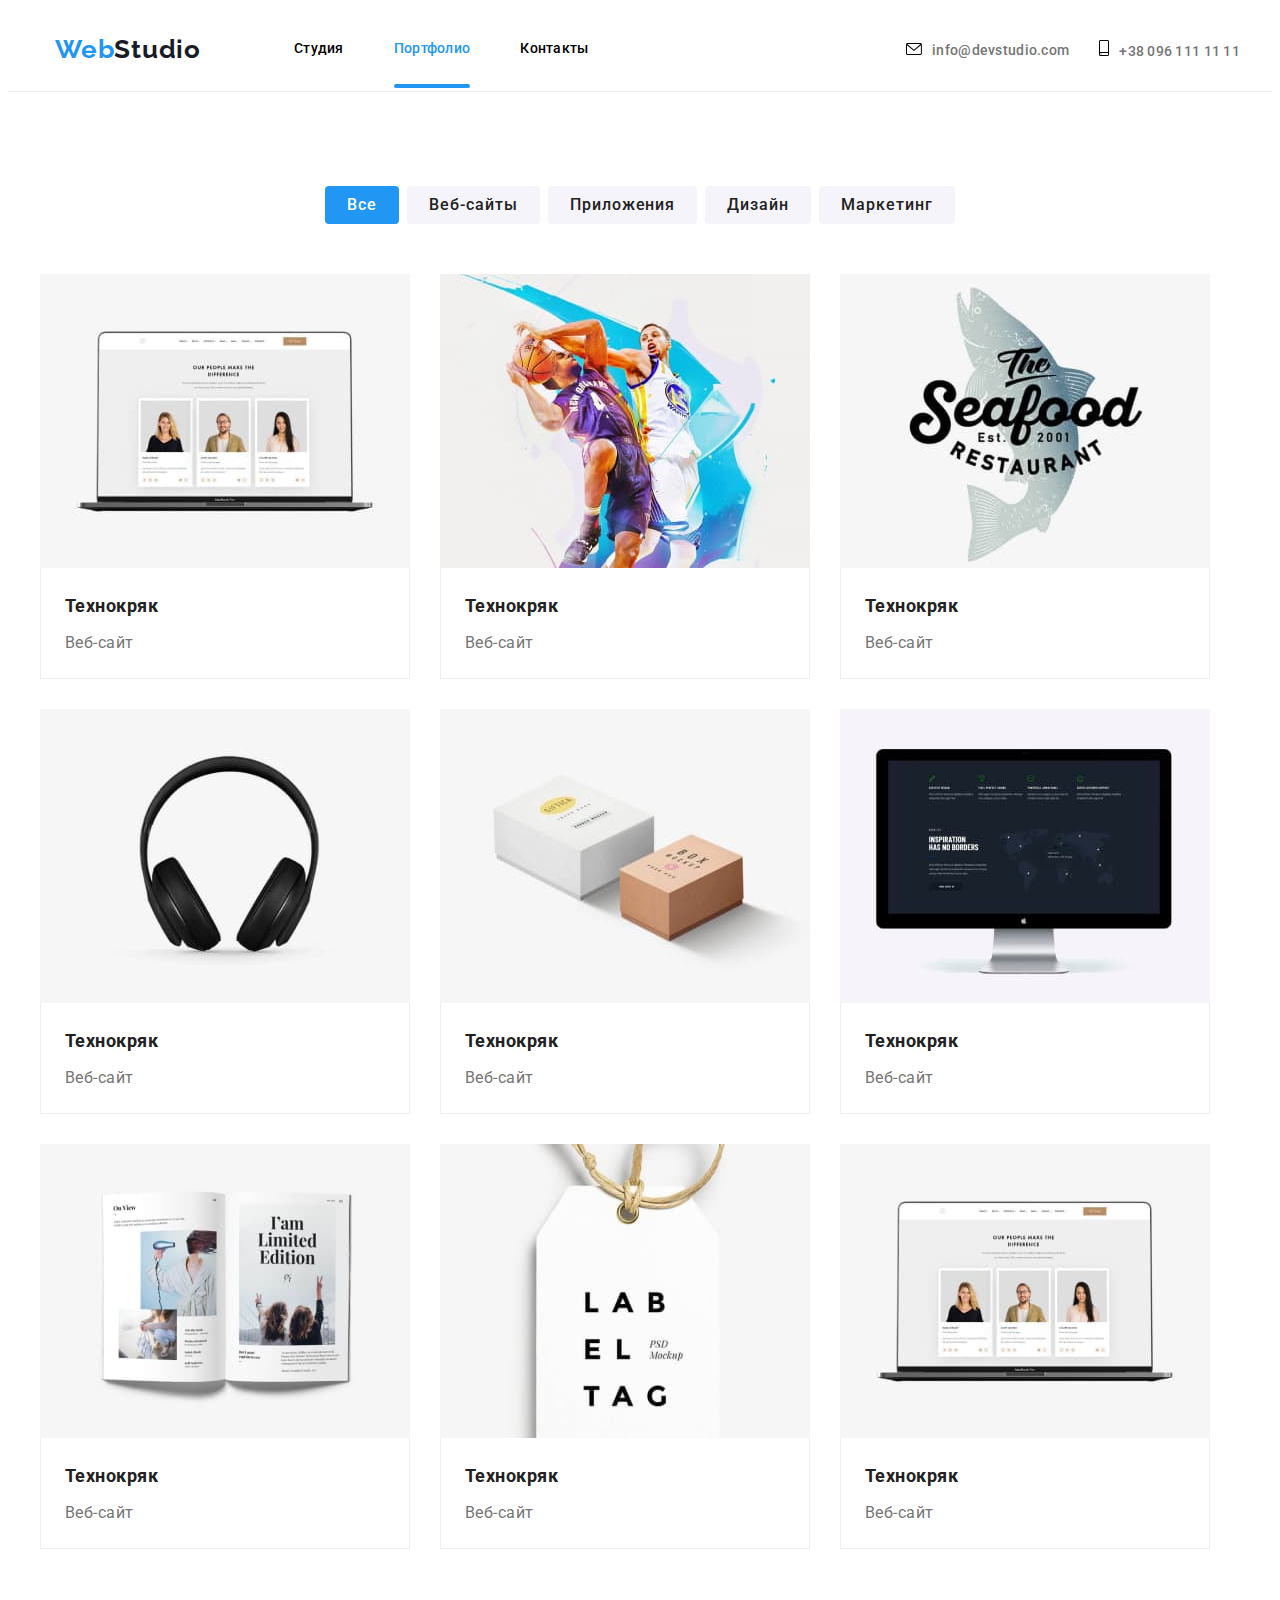
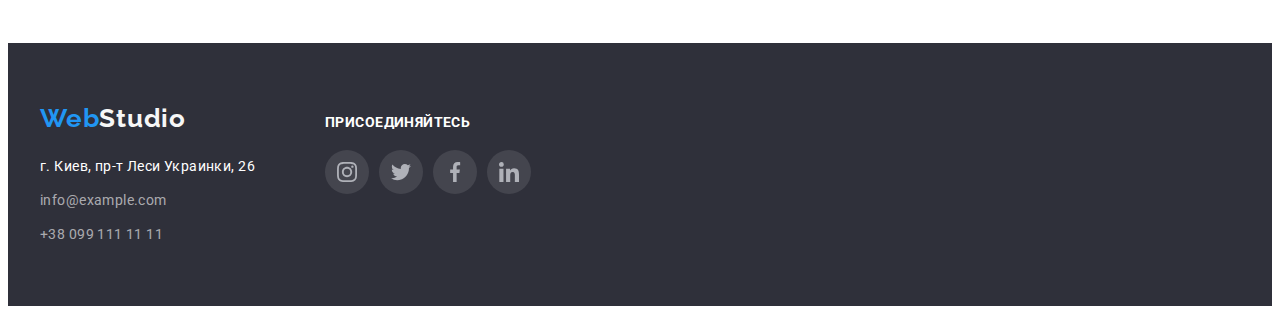
==== commit f06b21ee: "Виконано все ДЗ5" ====
--- a/portfolio.html
+++ b/portfolio.html
@@ -76,140 +76,142 @@
           <!-- Portfolio list -->
           <ul class="list portfolio-list">
             <li class="portfolio-item">
-              <a class="link portfolio-items" href="./images/portfolio/img1.jpg"
-                ><img
-                  src="./images/portfolio/img1.jpg"
-                  alt="Изображение"
-                  class="portfolio-img"
-                  width="370"
-                  height="294"
-                />
+              <div class="portfolio-div">
+                <a class="link portfolio-items" href="./images/portfolio/img1.jpg"
+                  ><img src="./images/portfolio/img1.jpg" alt="Изображение"
+                /></a>
                 <div class="overlay">
-                  <p class="overlay-text">
-                    Ресурс предлагает комплексные предложения с разным уровнем функционала и
-                    сервисов. Все это позволит посетителю получить исчерпывающие сведения о компании
-                    или частном лице.
-                  </p>
-                </div>
-              </a>
-                <div class="portfolio-dsc">
-                    <h3 class="portfolio-title">Технокряк</h3>
-                    <p class="portfolio-txt">Веб-сайт</p>
-                </div>
-                </li>
-                <li class="portfolio-item">
-                    <a class="link portfolio-items" href="./images/portfolio/img1.jpg"><img src="./images/portfolio/img2.jpg" alt="Изображение" class="portfolio-img" width="370" height="294" />
-                        <div class="overlay">
-                            <p class="overlay-text">
-                                Ресурс предлагает комплексные предложения с разным уровнем функционала и сервисов. Все это позволит посетителю получить исчерпывающие сведения о компании или частном лице.
-                            </p>
-                        </div>
-                        <div class="portfolio-dsc">
-                            <h3 class="portfolio-title">Постер New Orlean vs Golden Star</h3>
-                            <p class="portfolio-txt">Дизайн</p>
-                        </div>
-                    </a>
-                </li>
-                <li class="portfolio-item">
-                    <a class="link portfolio-items" href="./images/portfolio/img1.jpg"><img src="./images/portfolio/img3.jpg" alt="Изображение" class="portfolio-img" width="370" height="294" />
-                        <div class="overlay">
-                            <p class="overlay-text">
-                                Ресурс предлагает комплексные предложения с разным уровнем функционала и сервисов. Все это позволит посетителю получить исчерпывающие сведения о компании или частном лице.
-                            </p>
-                        </div>
-                        <div class="portfolio-dsc">
-                            <h3 class="portfolio-title">Ресторан Seafood</h3>
-                            <p class="portfolio-txt">Приложение</p>
-                        </div>
-                    </a>
-                </li>
-                <li class="portfolio-item">
-                    <a class="link portfolio-items" href="./images/portfolio/img1.jpg"><img src="./images/portfolio/img4.jpg" alt="Изображение" class="portfolio-img" width="370" height="294" />
-                        <div class="overlay">
-                            <p class="overlay-text">
-                                Ресурс предлагает комплексные предложения с разным уровнем функционала и сервисов. Все это позволит посетителю получить исчерпывающие сведения о компании или частном лице.
-                            </p>
-                        </div>
-                        <div class="portfolio-dsc">
-                            <h3 class="portfolio-title">Проект Prime</h3>
-                            <p class="portfolio-txt">Маркетинг</p>
-                        </div>
-                    </a>
-                </li>
-                <li class="portfolio-item">
-                    <a class="link portfolio-items" href="./images/portfolio/img1.jpg"><img src="./images/portfolio/img5.jpg" alt="Изображение" class="portfolio-img" width="370" height="294" />
-                        <div class="overlay">
-                            <p class="overlay-text">
-                                Ресурс предлагает комплексные предложения с разным уровнем функционала и сервисов. Все это позволит посетителю получить исчерпывающие сведения о компании или частном лице.
-                            </p>
-                        </div>
-                        <div class="portfolio-dsc">
-                            <h3 class="portfolio-title">Проект Boxes</h3>
-                            <p class="portfolio-txt">Приложение</p>
-                        </div>
-                    </a>
-                </li>
-                <li class="portfolio-item">
-                    <a class="link portfolio-items" href="./images/portfolio/img1.jpg"><img src="./images/portfolio/img6.jpg" alt="Изображение" class="portfolio-img" width="370" height="294" />
-                        <div class="overlay">
-                            <p class="overlay-text">
-                                Ресурс предлагает комплексные предложения с разным уровнем функционала и сервисов. Все это позволит посетителю получить исчерпывающие сведения о компании или частном лице.
-                            </p>
-                        </div>
-                        <div class="portfolio-dsc">
-                            <h3 class="portfolio-title">Inspiration has no Borders</h3>
-                            <p class="portfolio-txt">Веб-сайт</p>
-                        </div>
-                    </a>
-                </li>
-                <li class="portfolio-item">
-                    <a class="link portfolio-items" href="./images/portfolio/img1.jpg"><img src="./images/portfolio/img7.jpg" alt="Изображение" class="portfolio-img" width="370" height="294" />
-                        <div class="overlay">
-                            <p class="overlay-text">
-                                Ресурс предлагает комплексные предложения с разным уровнем функционала и сервисов. Все это позволит посетителю получить исчерпывающие сведения о компании или частном лице.
-                            </p>
-                        </div>
-                        <div class="portfolio-dsc">
-                            <h3 class="portfolio-title">Издание Limited Edition</h3>
-                            <p class="portfolio-txt">Дизайн</p>
-                        </div>
-                    </a>
-                </li>
-                <li class="portfolio-item">
-                    <a class="link portfolio-items" href="./images/portfolio/img1.jpg"><img src="./images/portfolio/img8.jpg" alt="Изображение" class="portfolio-img" width="370" height="294" />
-                        <div class="overlay">
-                            <p class="overlay-text">
-                                Ресурс предлагает комплексные предложения с разным уровнем функционала и сервисов. Все это позволит посетителю получить исчерпывающие сведения о компании или частном лице.
-                            </p>
-                        </div>
-                        <div class="portfolio-dsc">
-                            <h3 class="portfolio-title">Проект LAB</h3>
-                            <p class="portfolio-txt">Маркетинг</p>
-                        </div>
-                    </a>
-                </li>
-                <li class="portfolio-item">
-                    <a class="link portfolio-items" href="./images/portfolio/img1.jpg"><img src="./images/portfolio/img9.jpg" alt="Изображение" class="portfolio-img" width="370" height="294" />
-                        <div class="overlay">
-                            <p class="overlay-text">
-                                Ресурс предлагает комплексные предложения с разным уровнем функционала и сервисов. Все это позволит посетителю получить исчерпывающие сведения о компании или частном лице.
-                            </p>
-                        </div>
-                        <div class="portfolio-dsc">
-                            <h3 class="portfolio-title">Growing Business</h3>
-                            <p class="portfolio-txt">Приложение</p>
-                        </div>
-                    </a>
-                </li>
-                </ul>
+                    <p class="overlay-text">
+                        Ресурс предлагает комплексные предложения с разным уровнем функционала и сервисов. Все это позволит посетителю получить исчерпывающие сведения о компании или частном лице.
+                    </p>
+                </div>
             </div>
-            </section>
-            </main>
-
-            <!-- Footer section -->
-            <footer class="footer">
-                <div class="container footer-container">
-                    <address class="contacts-address" id="contacts">
+            <div class="portfolio-dsc">
+                <h3 class="portfolio-title">Технокряк</h3>
+                <p class="portfolio-txt">Веб-сайт</p>
+            </div>
+            </li>
+            <li class="portfolio-item">
+                <div class="portfolio-div">
+                    <a class="link portfolio-items" href="./images/portfolio/img2.jpg"><img src="./images/portfolio/img2.jpg" alt="Изображение" /></a>
+                    <div class="overlay">
+                        <p class="overlay-text">
+                            Ресурс предлагает комплексные предложения с разным уровнем функционала и сервисов. Все это позволит посетителю получить исчерпывающие сведения о компании или частном лице.
+                        </p>
+                    </div>
+                </div>
+                <div class="portfolio-dsc">
+                    <h3 class="portfolio-title">Технокряк</h3>
+                    <p class="portfolio-txt">Веб-сайт</p>
+                </div>
+            </li>
+            <li class="portfolio-item">
+                <div class="portfolio-div">
+                    <a class="link portfolio-items" href="./images/portfolio/img3.jpg"><img src="./images/portfolio/img3.jpg" alt="Изображение" /></a>
+                    <div class="overlay">
+                        <p class="overlay-text">
+                            Ресурс предлагает комплексные предложения с разным уровнем функционала и сервисов. Все это позволит посетителю получить исчерпывающие сведения о компании или частном лице.
+                        </p>
+                    </div>
+                </div>
+                <div class="portfolio-dsc">
+                    <h3 class="portfolio-title">Технокряк</h3>
+                    <p class="portfolio-txt">Веб-сайт</p>
+                </div>
+            </li>
+            <li class="portfolio-item">
+                <div class="portfolio-div">
+                    <a class="link portfolio-items" href="./images/portfolio/img4.jpg"><img src="./images/portfolio/img4.jpg" alt="Изображение" /></a>
+                    <div class="overlay">
+                        <p class="overlay-text">
+                            Ресурс предлагает комплексные предложения с разным уровнем функционала и сервисов. Все это позволит посетителю получить исчерпывающие сведения о компании или частном лице.
+                        </p>
+                    </div>
+                </div>
+                <div class="portfolio-dsc">
+                    <h3 class="portfolio-title">Технокряк</h3>
+                    <p class="portfolio-txt">Веб-сайт</p>
+                </div>
+            </li>
+            <li class="portfolio-item">
+                <div class="portfolio-div">
+                    <a class="link portfolio-items" href="./images/portfolio/img5.jpg"><img src="./images/portfolio/img5.jpg" alt="Изображение" /></a>
+                    <div class="overlay">
+                        <p class="overlay-text">
+                            Ресурс предлагает комплексные предложения с разным уровнем функционала и сервисов. Все это позволит посетителю получить исчерпывающие сведения о компании или частном лице.
+                        </p>
+                    </div>
+                </div>
+                <div class="portfolio-dsc">
+                    <h3 class="portfolio-title">Технокряк</h3>
+                    <p class="portfolio-txt">Веб-сайт</p>
+                </div>
+            </li>
+            <li class="portfolio-item">
+                <div class="portfolio-div">
+                    <a class="link portfolio-items" href="./images/portfolio/img6.jpg"><img src="./images/portfolio/img6.jpg" alt="Изображение" /></a>
+                    <div class="overlay">
+                        <p class="overlay-text">
+                            Ресурс предлагает комплексные предложения с разным уровнем функционала и сервисов. Все это позволит посетителю получить исчерпывающие сведения о компании или частном лице.
+                        </p>
+                    </div>
+                </div>
+                <div class="portfolio-dsc">
+                    <h3 class="portfolio-title">Технокряк</h3>
+                    <p class="portfolio-txt">Веб-сайт</p>
+                </div>
+            </li>
+            <li class="portfolio-item">
+                <div class="portfolio-div">
+                    <a class="link portfolio-items" href="./images/portfolio/img7.jpg"><img src="./images/portfolio/img7.jpg" alt="Изображение" /></a>
+                    <div class="overlay">
+                        <p class="overlay-text">
+                            Ресурс предлагает комплексные предложения с разным уровнем функционала и сервисов. Все это позволит посетителю получить исчерпывающие сведения о компании или частном лице.
+                        </p>
+                    </div>
+                </div>
+                <div class="portfolio-dsc">
+                    <h3 class="portfolio-title">Технокряк</h3>
+                    <p class="portfolio-txt">Веб-сайт</p>
+                </div>
+            </li>
+            <li class="portfolio-item">
+                <div class="portfolio-div">
+                    <a class="link portfolio-items" href="./images/portfolio/img8.jpg"><img src="./images/portfolio/img8.jpg" alt="Изображение" /></a>
+                    <div class="overlay">
+                        <p class="overlay-text">
+                            Ресурс предлагает комплексные предложения с разным уровнем функционала и сервисов. Все это позволит посетителю получить исчерпывающие сведения о компании или частном лице.
+                        </p>
+                    </div>
+                </div>
+                <div class="portfolio-dsc">
+                    <h3 class="portfolio-title">Технокряк</h3>
+                    <p class="portfolio-txt">Веб-сайт</p>
+                </div>
+            </li>
+            <li class="portfolio-item">
+                <div class="portfolio-div">
+                    <a class="link portfolio-items" href="./images/portfolio/img1.jpg"><img src="./images/portfolio/img1.jpg" alt="Изображение" /></a>
+                    <div class="overlay">
+                        <p class="overlay-text">
+                            Ресурс предлагает комплексные предложения с разным уровнем функционала и сервисов. Все это позволит посетителю получить исчерпывающие сведения о компании или частном лице.
+                        </p>
+                    </div>
+                </div>
+                <div class="portfolio-dsc">
+                    <h3 class="portfolio-title">Технокряк</h3>
+                    <p class="portfolio-txt">Веб-сайт</p>
+                </div>
+            </li>
+            </ul>
+        </div>
+        </section>
+        </main>
+
+        <!-- Footer section -->
+        <footer class="footer">
+            <div class="container footer-container">
+                <address class="contacts-address" id="contacts">
           <div class="contacts-addres">
             <a class="logo link footer-logo" href="./index.html"
               >Web<span class="accent-ft">Studio</span></a
@@ -292,8 +294,8 @@
             </ul>
           </div>
         </address>
-                </div>
-            </footer>
+            </div>
+        </footer>
 </body>
 
 </html>--- a/css/styles.css
+++ b/css/styles.css
@@ -430,15 +430,24 @@
     transition-delay: 0ms;
 }
 
-.portfolio-items {
+.portfolio-item:hover,
+.portfolio-item:focus {
+    box-shadow: 0px 1px 1px rgba(0, 0, 0, 0.12), 0px 4px 4px rgba(0, 0, 0, 0.06), 1px 4px 6px rgba(0, 0, 0, 0.16);
+}
+
+.portfolio-img {
+    width: 370px;
+    height: 294px;
+}
+
+.portfolio-div {
     position: relative;
     overflow: hidden;
     transition: box-shadow;
 }
 
-.portfolio-item:hover,
-.portfolio-item:focus {
-    box-shadow: 0px 1px 1px rgba(0, 0, 0, 0.12), 0px 4px 4px rgba(0, 0, 0, 0.06), 1px 4px 6px rgba(0, 0, 0, 0.16);
+.portfolio-dsc {
+    z-index: index 10;
 }
 
 .overlay {
@@ -453,11 +462,10 @@
     height: 100%;
     padding: 63px 24px;
     background-color: rgba(33, 150, 243, 0.9);
-    backdrop-filter: blur(3px);
-    transition: transform 250ms ease-in-out;
-}
-
-.portfolio-items:hover .overlay {
+    transition: transform 250ms cubic-bezier(0.4, 0, 0.2, 1);
+}
+
+.portfolio-div:hover .overlay {
     transform: translateY(0);
 }
 
@@ -612,7 +620,7 @@
     opacity: 1;
     visibility: visible;
     pointer-events: initial;
-    transition: opacity 600ms ease-out, visibility 600ms ease-out;
+    transition: opacity 250ms ease-out, visibility 250ms ease-out;
 }
 
 .backdrop.is-hidden {
@@ -625,19 +633,19 @@
     position: absolute;
     top: 50%;
     left: 50%;
-    transform: translate(-50%, -50%) scale(1) rotate(0);
+    transform: translate(-50%, -50%) scale(1);
     width: 528px;
     height: 581px;
     background-color: #FFFFFF;
     box-shadow: 0px 1px 3px rgba(0, 0, 0, 0.12), 0px 1px 1px rgba(0, 0, 0, 0.14), 0px 2px 1px rgba(0, 0, 0, 0.2);
     border-radius: 4px;
     opacity: 1;
-    transition: transform 400ms ease-in-out 200ms, opacity 400ms ease-in-out 200ms;
+    transition: transform 250ms ease-in-out 250ms, opacity 250ms ease-in-out 250ms;
 }
 
 .backdrop.is-hidden .modal {
     opacity: 0;
-    transform: translate(-50%, -50%) scale(0.3) rotate(1turn);
+    transform: translate(-50%, -50%) scale(0.2);
 }
 
 .modal-btn {
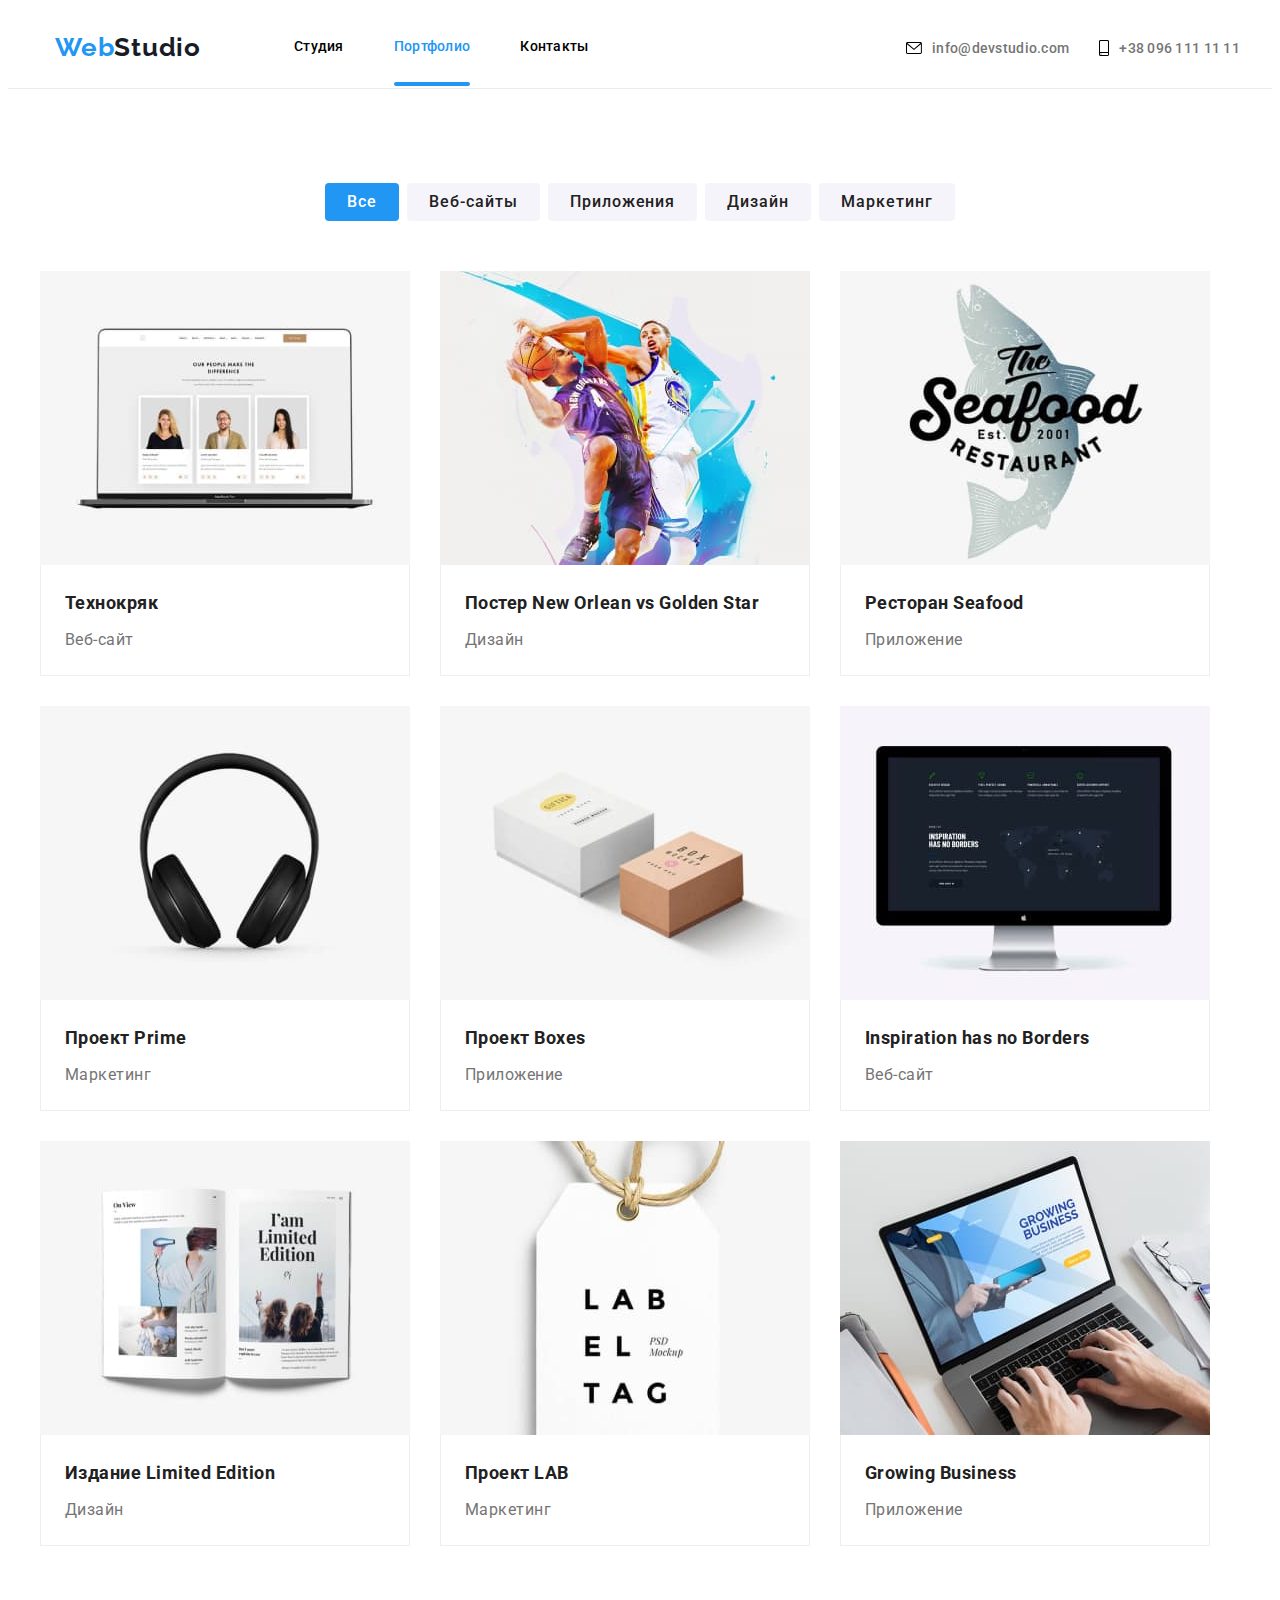
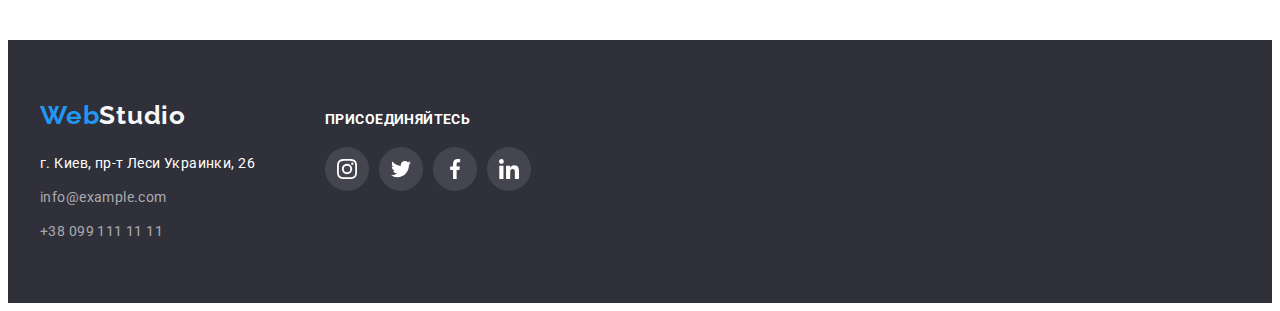
==== commit 04483b25: "проект завершено" ====
--- a/portfolio.html
+++ b/portfolio.html
@@ -52,6 +52,8 @@
 
     <main>
       <section class="portfolio" id="portfolio">
+        <!-- Portfolio section -->
+
         <!-- Filters section -->
         <div class="container bnt">
           <ul class="list filter-list">
@@ -101,68 +103,68 @@
                     </div>
                 </div>
                 <div class="portfolio-dsc">
-                    <h3 class="portfolio-title">Технокряк</h3>
+                    <h3 class="portfolio-title">Постер New Orlean vs Golden Star</h3>
+                    <p class="portfolio-txt">Дизайн</p>
+                </div>
+            </li>
+            <li class="portfolio-item">
+                <div class="portfolio-div">
+                    <a class="link portfolio-items" href="./images/portfolio/img3.jpg"><img src="./images/portfolio/img3.jpg" alt="Изображение" /></a>
+                    <div class="overlay">
+                        <p class="overlay-text">
+                            Ресурс предлагает комплексные предложения с разным уровнем функционала и сервисов. Все это позволит посетителю получить исчерпывающие сведения о компании или частном лице.
+                        </p>
+                    </div>
+                </div>
+                <div class="portfolio-dsc">
+                    <h3 class="portfolio-title">Ресторан Seafood</h3>
+                    <p class="portfolio-txt">Приложение</p>
+                </div>
+            </li>
+            <li class="portfolio-item">
+                <div class="portfolio-div">
+                    <a class="link portfolio-items" href="./images/portfolio/img4.jpg"><img src="./images/portfolio/img4.jpg" alt="Изображение" /></a>
+                    <div class="overlay">
+                        <p class="overlay-text">
+                            Ресурс предлагает комплексные предложения с разным уровнем функционала и сервисов. Все это позволит посетителю получить исчерпывающие сведения о компании или частном лице.
+                        </p>
+                    </div>
+                </div>
+                <div class="portfolio-dsc">
+                    <h3 class="portfolio-title">Проект Prime</h3>
+                    <p class="portfolio-txt">Маркетинг</p>
+                </div>
+            </li>
+            <li class="portfolio-item">
+                <div class="portfolio-div">
+                    <a class="link portfolio-items" href="./images/portfolio/img5.jpg"><img src="./images/portfolio/img5.jpg" alt="Изображение" /></a>
+                    <div class="overlay">
+                        <p class="overlay-text">
+                            Ресурс предлагает комплексные предложения с разным уровнем функционала и сервисов. Все это позволит посетителю получить исчерпывающие сведения о компании или частном лице.
+                        </p>
+                    </div>
+                </div>
+                <div class="portfolio-dsc">
+                    <h3 class="portfolio-title">Проект Boxes</h3>
+                    <p class="portfolio-txt">Приложение</p>
+                </div>
+            </li>
+            <li class="portfolio-item">
+                <div class="portfolio-div">
+                    <a class="link portfolio-items" href="./images/portfolio/img6.jpg"><img src="./images/portfolio/img6.jpg" alt="Изображение" /></a>
+                    <div class="overlay">
+                        <p class="overlay-text">
+                            Ресурс предлагает комплексные предложения с разным уровнем функционала и сервисов. Все это позволит посетителю получить исчерпывающие сведения о компании или частном лице.
+                        </p>
+                    </div>
+                </div>
+                <div class="portfolio-dsc">
+                    <h3 class="portfolio-title">Inspiration has no Borders</h3>
                     <p class="portfolio-txt">Веб-сайт</p>
                 </div>
             </li>
             <li class="portfolio-item">
                 <div class="portfolio-div">
-                    <a class="link portfolio-items" href="./images/portfolio/img3.jpg"><img src="./images/portfolio/img3.jpg" alt="Изображение" /></a>
-                    <div class="overlay">
-                        <p class="overlay-text">
-                            Ресурс предлагает комплексные предложения с разным уровнем функционала и сервисов. Все это позволит посетителю получить исчерпывающие сведения о компании или частном лице.
-                        </p>
-                    </div>
-                </div>
-                <div class="portfolio-dsc">
-                    <h3 class="portfolio-title">Технокряк</h3>
-                    <p class="portfolio-txt">Веб-сайт</p>
-                </div>
-            </li>
-            <li class="portfolio-item">
-                <div class="portfolio-div">
-                    <a class="link portfolio-items" href="./images/portfolio/img4.jpg"><img src="./images/portfolio/img4.jpg" alt="Изображение" /></a>
-                    <div class="overlay">
-                        <p class="overlay-text">
-                            Ресурс предлагает комплексные предложения с разным уровнем функционала и сервисов. Все это позволит посетителю получить исчерпывающие сведения о компании или частном лице.
-                        </p>
-                    </div>
-                </div>
-                <div class="portfolio-dsc">
-                    <h3 class="portfolio-title">Технокряк</h3>
-                    <p class="portfolio-txt">Веб-сайт</p>
-                </div>
-            </li>
-            <li class="portfolio-item">
-                <div class="portfolio-div">
-                    <a class="link portfolio-items" href="./images/portfolio/img5.jpg"><img src="./images/portfolio/img5.jpg" alt="Изображение" /></a>
-                    <div class="overlay">
-                        <p class="overlay-text">
-                            Ресурс предлагает комплексные предложения с разным уровнем функционала и сервисов. Все это позволит посетителю получить исчерпывающие сведения о компании или частном лице.
-                        </p>
-                    </div>
-                </div>
-                <div class="portfolio-dsc">
-                    <h3 class="portfolio-title">Технокряк</h3>
-                    <p class="portfolio-txt">Веб-сайт</p>
-                </div>
-            </li>
-            <li class="portfolio-item">
-                <div class="portfolio-div">
-                    <a class="link portfolio-items" href="./images/portfolio/img6.jpg"><img src="./images/portfolio/img6.jpg" alt="Изображение" /></a>
-                    <div class="overlay">
-                        <p class="overlay-text">
-                            Ресурс предлагает комплексные предложения с разным уровнем функционала и сервисов. Все это позволит посетителю получить исчерпывающие сведения о компании или частном лице.
-                        </p>
-                    </div>
-                </div>
-                <div class="portfolio-dsc">
-                    <h3 class="portfolio-title">Технокряк</h3>
-                    <p class="portfolio-txt">Веб-сайт</p>
-                </div>
-            </li>
-            <li class="portfolio-item">
-                <div class="portfolio-div">
                     <a class="link portfolio-items" href="./images/portfolio/img7.jpg"><img src="./images/portfolio/img7.jpg" alt="Изображение" /></a>
                     <div class="overlay">
                         <p class="overlay-text">
@@ -171,8 +173,8 @@
                     </div>
                 </div>
                 <div class="portfolio-dsc">
-                    <h3 class="portfolio-title">Технокряк</h3>
-                    <p class="portfolio-txt">Веб-сайт</p>
+                    <h3 class="portfolio-title">Издание Limited Edition</h3>
+                    <p class="portfolio-txt">Дизайн</p>
                 </div>
             </li>
             <li class="portfolio-item">
@@ -185,22 +187,22 @@
                     </div>
                 </div>
                 <div class="portfolio-dsc">
-                    <h3 class="portfolio-title">Технокряк</h3>
-                    <p class="portfolio-txt">Веб-сайт</p>
-                </div>
-            </li>
-            <li class="portfolio-item">
-                <div class="portfolio-div">
-                    <a class="link portfolio-items" href="./images/portfolio/img1.jpg"><img src="./images/portfolio/img1.jpg" alt="Изображение" /></a>
-                    <div class="overlay">
-                        <p class="overlay-text">
-                            Ресурс предлагает комплексные предложения с разным уровнем функционала и сервисов. Все это позволит посетителю получить исчерпывающие сведения о компании или частном лице.
-                        </p>
-                    </div>
-                </div>
-                <div class="portfolio-dsc">
-                    <h3 class="portfolio-title">Технокряк</h3>
-                    <p class="portfolio-txt">Веб-сайт</p>
+                    <h3 class="portfolio-title">Проект LAB</h3>
+                    <p class="portfolio-txt">Маркетинг</p>
+                </div>
+            </li>
+            <li class="portfolio-item">
+                <div class="portfolio-div">
+                    <a class="link portfolio-items" href="./images/portfolio/img9.jpg"><img src="./images/portfolio/img9.jpg" alt="Изображение" /></a>
+                    <div class="overlay">
+                        <p class="overlay-text">
+                            Ресурс предлагает комплексные предложения с разным уровнем функционала и сервисов. Все это позволит посетителю получить исчерпывающие сведения о компании или частном лице.
+                        </p>
+                    </div>
+                </div>
+                <div class="portfolio-dsc">
+                    <h3 class="portfolio-title">Growing Business</h3>
+                    <p class="portfolio-txt">Приложение</p>
                 </div>
             </li>
             </ul>
--- a/css/styles.css
+++ b/css/styles.css
@@ -18,6 +18,10 @@
     color: var(--main-txt-cl);
 }
 
+.no-scroll {
+    overflow: hidden;
+}
+
 
 /* reset styles */
 
@@ -166,21 +170,11 @@
     margin-right: 30px;
 }
 
-.mail-icon,
-.phone-icon {
-    align-items: center;
-    justify-content: center;
-    margin-right: 10px;
-    color: var(--main-txt-cl);
-    transition-property: fill;
-    transition-duration: 250ms;
-    transition-timing-function: cubic-bezier(0.4, 0, 0.2, 1);
-    transition-delay: 0ms;
-}
-
 .header-mail,
 .header-phone {
-    display: inline;
+    display: flex;
+    align-items: center;
+    justify-content: center;
     padding-top: 32px;
     padding-bottom: 32px;
     font-family: var(--main-font);
@@ -190,6 +184,16 @@
     letter-spacing: 0.02em;
     color: var(--main-txt-cl);
     transition-property: color;
+    transition-duration: 250ms;
+    transition-timing-function: cubic-bezier(0.4, 0, 0.2, 1);
+    transition-delay: 0ms;
+}
+
+.mail-icon,
+.phone-icon {
+    margin-right: 10px;
+    color: var(--main-txt-cl);
+    transition-property: fill;
     transition-duration: 250ms;
     transition-timing-function: cubic-bezier(0.4, 0, 0.2, 1);
     transition-delay: 0ms;
@@ -209,12 +213,12 @@
     fill: var(--accent-txt-cl);
 }
 
-.main-container {
+.hero-container {
     align-items: center;
     text-align: center;
 }
 
-.main {
+.hero {
     background-color: #2F303A;
     background-image: linear-gradient(rgba(47, 48, 58, 0.4), rgba(47, 48, 58, 0.4)), url(../images/Img.jpg);
     background-size: cover;
@@ -222,7 +226,7 @@
     padding-bottom: 200px;
 }
 
-.main-title {
+.hero-title {
     width: 696px;
     margin: auto;
     /*   font-family: var(--main-font); */
@@ -415,7 +419,7 @@
 }
 
 .portfolio-dsc {
-    background: #FFFFFF;
+    background-color: #FFFFFF;
     border: 1px solid #EEEEEE;
     border-top: none;
     padding: 20px 24px;
@@ -428,11 +432,6 @@
     transition-duration: 250ms;
     transition-timing-function: cubic-bezier(0.4, 0, 0.2, 1);
     transition-delay: 0ms;
-}
-
-.portfolio-item:hover,
-.portfolio-item:focus {
-    box-shadow: 0px 1px 1px rgba(0, 0, 0, 0.12), 0px 4px 4px rgba(0, 0, 0, 0.06), 1px 4px 6px rgba(0, 0, 0, 0.16);
 }
 
 .portfolio-img {
@@ -444,10 +443,6 @@
     position: relative;
     overflow: hidden;
     transition: box-shadow;
-}
-
-.portfolio-dsc {
-    z-index: index 10;
 }
 
 .overlay {
@@ -465,7 +460,14 @@
     transition: transform 250ms cubic-bezier(0.4, 0, 0.2, 1);
 }
 
-.portfolio-div:hover .overlay {
+.portfolio-item:hover,
+.portfolio-item:focus {
+    cursor: pointer;
+    box-shadow: 0px 1px 1px rgba(0, 0, 0, 0.12), 0px 4px 4px rgba(0, 0, 0, 0.06), 1px 4px 6px rgba(0, 0, 0, 0.16);
+}
+
+.portfolio-item:focus .overlay,
+.portfolio-item:hover .overlay {
     transform: translateY(0);
 }
 
@@ -473,7 +475,7 @@
     font-family: var(--main-font);
     font-weight: 400;
     font-size: 18px;
-    line-height: calc (28/18)px;
+    line-height: calc(28 / 18);
     /* or 156% */
     letter-spacing: 0.03em;
     color: #FFFFFF;
@@ -599,6 +601,7 @@
 
 .footer-link {
     background-color: rgba(255, 255, 255, 0.1);
+    fill: #FFFFFF;
 }
 
 
